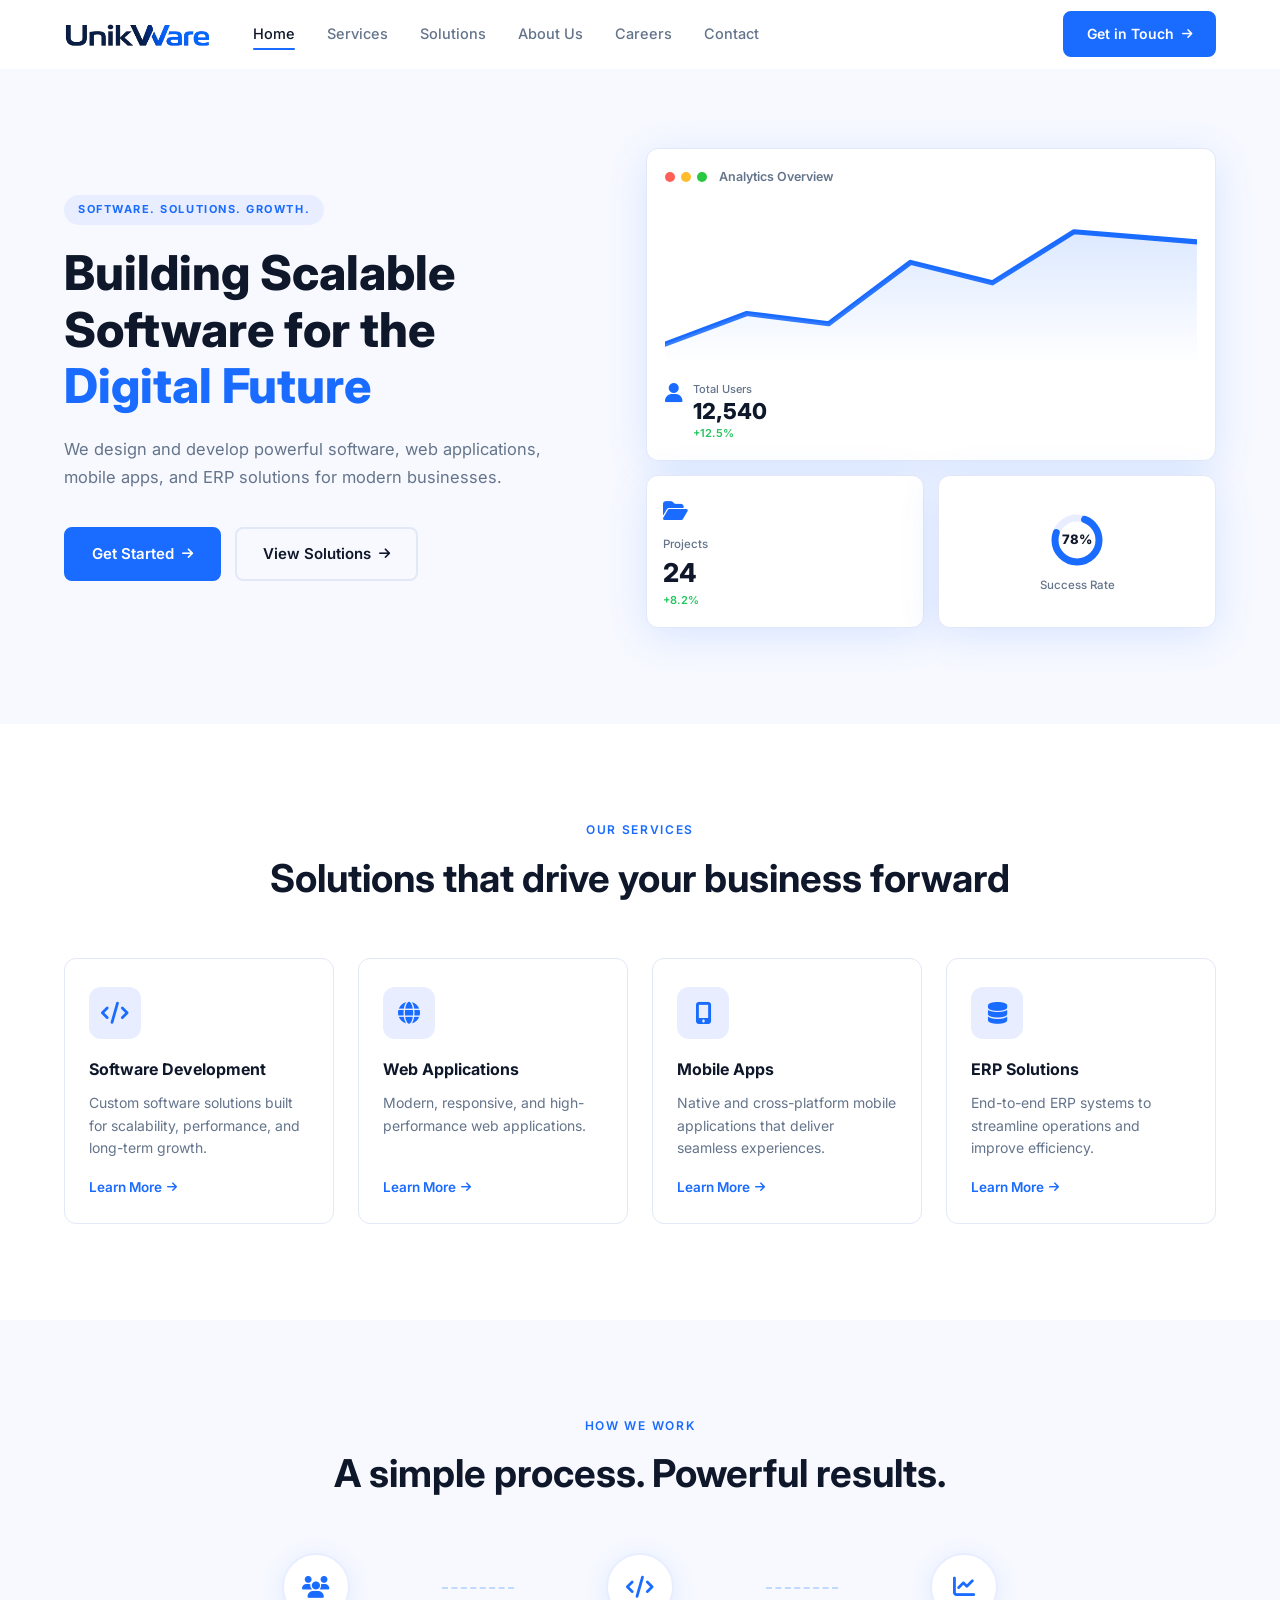
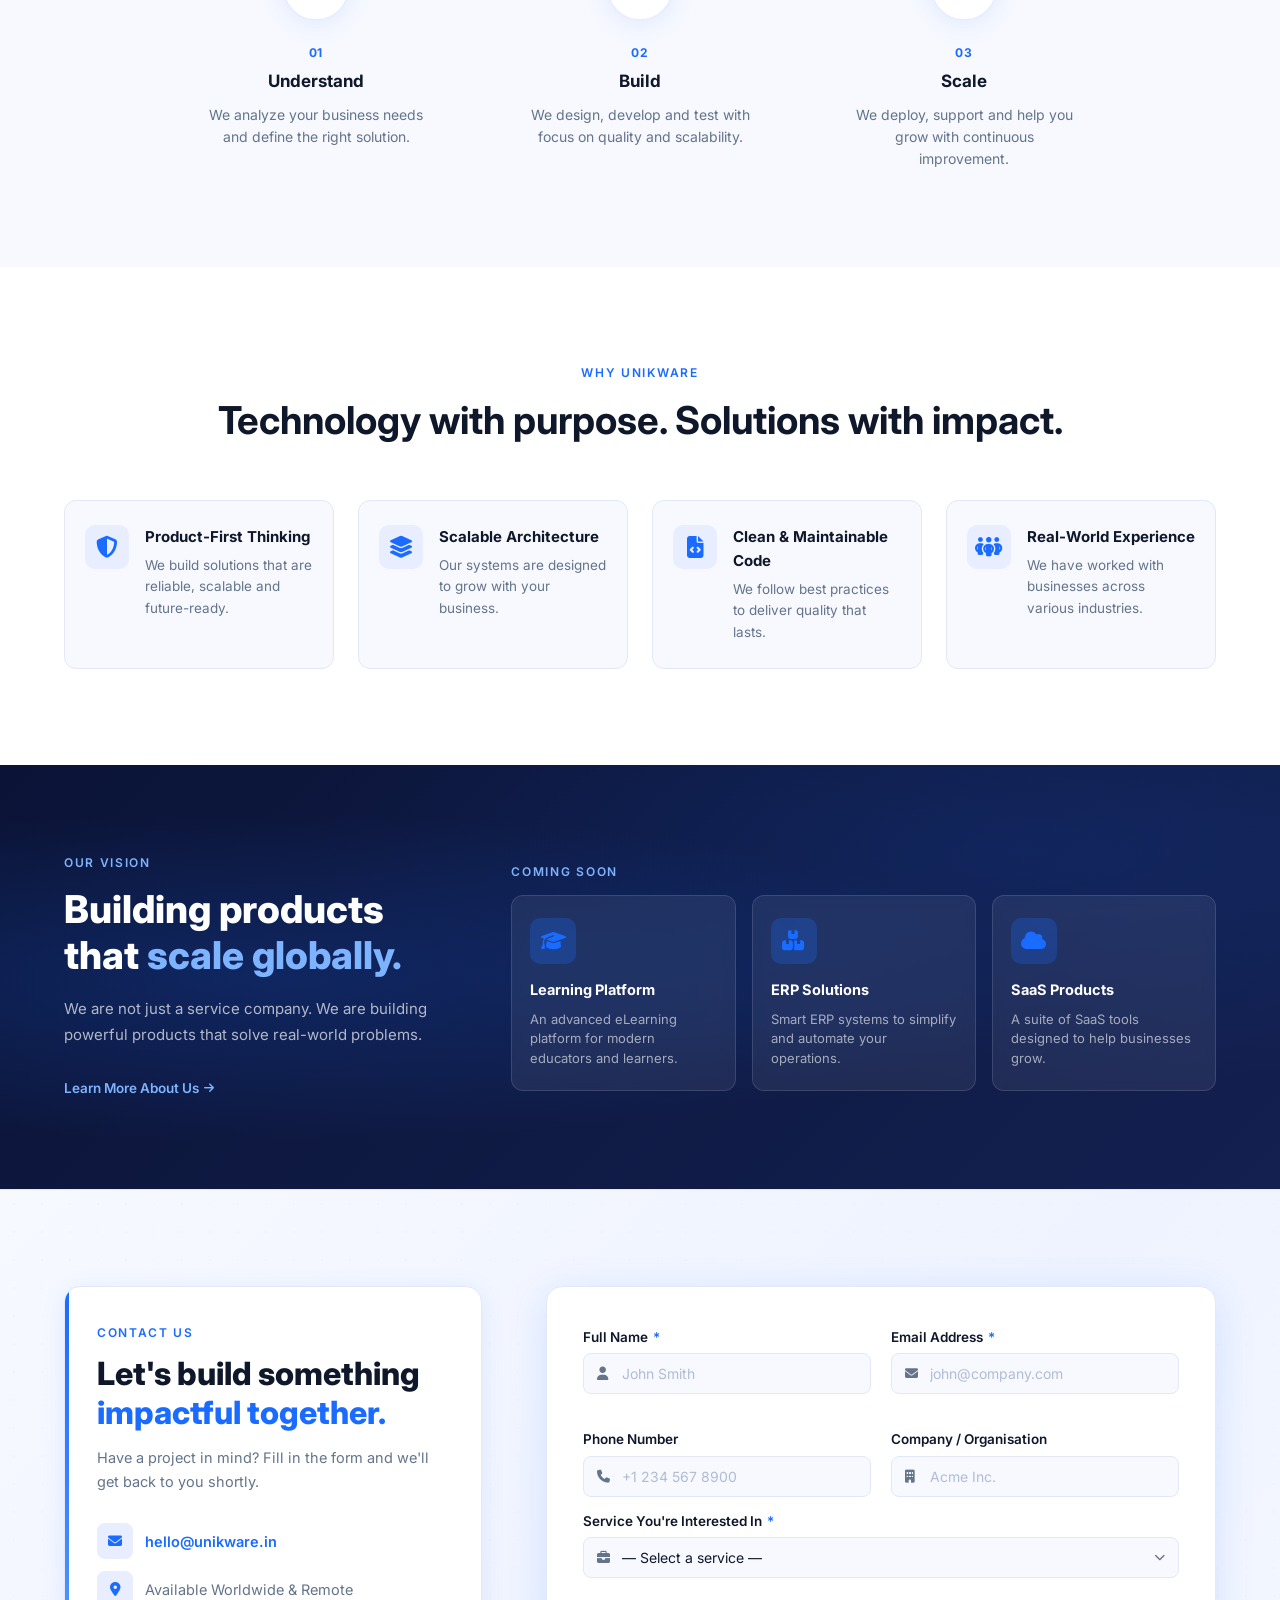
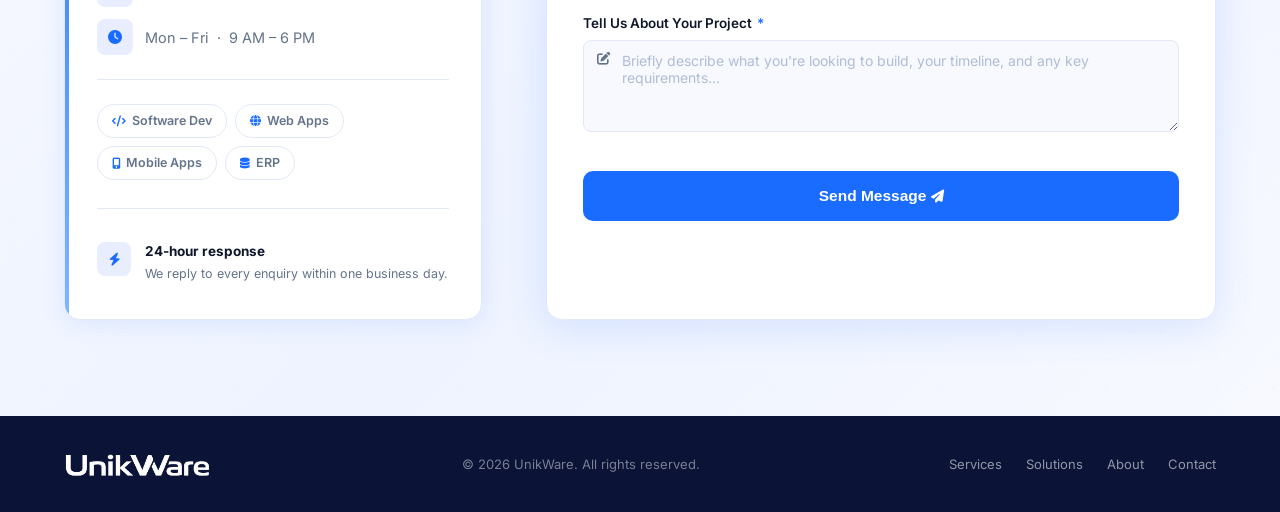
==== index.html @ 03f198bc "UniqWare" ====
<!DOCTYPE html>
<html lang="en">
<head>
  <meta charset="UTF-8" />
  <meta name="viewport" content="width=device-width, initial-scale=1.0" />
  <title>UnikWare – Building Scalable Software for the Digital Future</title>
  <link rel="icon" type="image/png" href="favicon.png" />
  <link rel="stylesheet" href="https://cdnjs.cloudflare.com/ajax/libs/font-awesome/6.5.2/css/all.min.css" />
  <link rel="stylesheet" href="style.css" />
  <link href="https://fonts.googleapis.com/css2?family=Inter:wght@400;500;600;700;800&display=swap" rel="stylesheet" />
</head>
<body>

  <!-- ═══════════ NAVBAR ═══════════ -->
  <header class="navbar" id="navbar">
    <div class="container nav-inner">
      <a href="#" class="logo"><img src="logo.png" alt="UnikWare" class="logo-img" /></a>
      <nav class="nav-links" id="navLinks">
        <a href="#home" class="active">Home</a>
        <a href="#services">Services</a>
        <a href="#solutions">Solutions</a>
        <a href="#about">About Us</a>
        <a href="#careers">Careers</a>
        <a href="#contact">Contact</a>
      </nav>
      <a href="#contact" class="btn btn-primary nav-cta">Get in Touch <i class="fa-solid fa-arrow-right arrow"></i></a>
      <button class="hamburger" id="hamburger" aria-label="Toggle navigation">
        <span></span><span></span><span></span>
      </button>
    </div>
  </header>

  <!-- ═══════════ HERO ═══════════ -->
  <section class="hero" id="home">
    <div class="container hero-inner">
      <div class="hero-text" data-animate>
        <div class="badge">SOFTWARE. SOLUTIONS. GROWTH.</div>
        <h1>Building Scalable Software for the <span class="highlight">Digital Future</span></h1>
        <p>We design and develop powerful software, web applications, mobile apps, and ERP solutions for modern businesses.</p>
        <div class="hero-btns">
          <a href="#contact" class="btn btn-primary">Get Started <i class="fa-solid fa-arrow-right arrow"></i></a>
          <a href="#solutions" class="btn btn-outline">View Solutions <i class="fa-solid fa-arrow-right arrow"></i></a>
        </div>
      </div>
      <div class="hero-visual" data-animate data-delay="200">
        <div class="dashboard-card main-card">
          <div class="card-header">
            <span class="dot red"></span><span class="dot yellow"></span><span class="dot green"></span>
            <span class="card-title">Analytics Overview</span>
          </div>
          <div class="chart-area">
            <svg viewBox="0 0 260 80" fill="none" xmlns="http://www.w3.org/2000/svg">
              <polyline points="0,70 40,55 80,60 120,30 160,40 200,15 260,20" stroke="#1a6bff" stroke-width="2.5" fill="none" stroke-linecap="round" stroke-linejoin="round"/>
              <polyline points="0,70 40,55 80,60 120,30 160,40 200,15 260,20 260,80 0,80" fill="url(#grad)" opacity="0.15"/>
              <defs>
                <linearGradient id="grad" x1="0" y1="0" x2="0" y2="1">
                  <stop offset="0%" stop-color="#1a6bff"/>
                  <stop offset="100%" stop-color="#fff"/>
                </linearGradient>
              </defs>
            </svg>
          </div>
          <div class="stat-row">
            <div class="stat">
              <i class="fa-solid fa-user stat-icon"></i>
              <div>
                <div class="stat-label">Total Users</div>
                <div class="stat-value">12,540</div>
                <div class="stat-change positive">+12.5%</div>
              </div>
            </div>
          </div>
        </div>
        <div class="dashboard-card mini-card projects-card">
          <div class="mini-icon"><i class="fa-solid fa-folder-open"></i></div>
          <div class="mini-label">Projects</div>
          <div class="mini-value">24</div>
          <div class="stat-change positive">+8.2%</div>
        </div>
        <div class="dashboard-card mini-card success-card">
          <div class="donut-wrap">
            <svg viewBox="0 0 60 60" width="60" height="60">
              <circle cx="30" cy="30" r="22" fill="none" stroke="#e8eeff" stroke-width="7"/>
              <circle cx="30" cy="30" r="22" fill="none" stroke="#1a6bff" stroke-width="7"
                stroke-dasharray="103.67 34.56" stroke-dashoffset="27.5" stroke-linecap="round"/>
            </svg>
            <span class="donut-label">78%</span>
          </div>
          <div class="mini-label">Success Rate</div>
        </div>
        <div class="floating-dots dots-top"></div>
        <div class="floating-dots dots-right"></div>
      </div>
    </div>
  </section>

  <!-- ═══════════ SERVICES ═══════════ -->
  <section class="services section-pad" id="services">
    <div class="container">
      <div class="section-label">OUR SERVICES</div>
      <h2 class="section-title">Solutions that drive your business forward</h2>
      <div class="cards-grid">
        <div class="service-card" data-animate>
          <div class="service-icon">
            <i class="fa-solid fa-code"></i>
          </div>
          <h3>Software Development</h3>
          <p>Custom software solutions built for scalability, performance, and long-term growth.</p>
          <a href="#contact" class="learn-more">Learn More <i class="fa-solid fa-arrow-right arrow"></i></a>
        </div>
        <div class="service-card" data-animate data-delay="100">
          <div class="service-icon">
            <i class="fa-solid fa-globe"></i>
          </div>
          <h3>Web Applications</h3>
          <p>Modern, responsive, and high-performance web applications.</p>
          <a href="#contact" class="learn-more">Learn More <i class="fa-solid fa-arrow-right arrow"></i></a>
        </div>
        <div class="service-card" data-animate data-delay="200">
          <div class="service-icon">
            <i class="fa-solid fa-mobile-screen-button"></i>
          </div>
          <h3>Mobile Apps</h3>
          <p>Native and cross-platform mobile applications that deliver seamless experiences.</p>
          <a href="#contact" class="learn-more">Learn More <i class="fa-solid fa-arrow-right arrow"></i></a>
        </div>
        <div class="service-card" data-animate data-delay="300">
          <div class="service-icon">
            <i class="fa-solid fa-database"></i>
          </div>
          <h3>ERP Solutions</h3>
          <p>End-to-end ERP systems to streamline operations and improve efficiency.</p>
          <a href="#contact" class="learn-more">Learn More <i class="fa-solid fa-arrow-right arrow"></i></a>
        </div>
      </div>
    </div>
  </section>

  <!-- ═══════════ HOW WE WORK ═══════════ -->
  <section class="process section-pad" id="solutions">
    <div class="container">
      <div class="section-label">HOW WE WORK</div>
      <h2 class="section-title">A simple process. Powerful results.</h2>
      <div class="process-steps">
        <div class="step" data-animate>
          <div class="step-icon-wrap">
            <i class="fa-solid fa-users"></i>
          </div>
          <div class="step-content">
            <div class="step-number">01</div>
            <h3>Understand</h3>
            <p>We analyze your business needs and define the right solution.</p>
          </div>
        </div>
        <div class="step-connector" aria-hidden="true"></div>
        <div class="step" data-animate data-delay="150">
          <div class="step-icon-wrap">
            <i class="fa-solid fa-code"></i>
          </div>
          <div class="step-content">
            <div class="step-number">02</div>
            <h3>Build</h3>
            <p>We design, develop and test with focus on quality and scalability.</p>
          </div>
        </div>
        <div class="step-connector" aria-hidden="true"></div>
        <div class="step" data-animate data-delay="300">
          <div class="step-icon-wrap">
            <i class="fa-solid fa-chart-line"></i>
          </div>
          <div class="step-content">
            <div class="step-number">03</div>
            <h3>Scale</h3>
            <p>We deploy, support and help you grow with continuous improvement.</p>
          </div>
        </div>
      </div>
    </div>
  </section>

  <!-- ═══════════ WHY UNIKWARE ═══════════ -->
  <section class="why section-pad" id="about">
    <div class="container">
      <div class="section-label">WHY UNIKWARE</div>
      <h2 class="section-title">Technology with purpose. Solutions with impact.</h2>
      <div class="why-grid">
        <div class="why-item" data-animate>
          <div class="why-icon">
            <i class="fa-solid fa-shield-halved"></i>
          </div>
          <div>
            <h4>Product-First Thinking</h4>
            <p>We build solutions that are reliable, scalable and future-ready.</p>
          </div>
        </div>
        <div class="why-item" data-animate data-delay="100">
          <div class="why-icon">
            <i class="fa-solid fa-layer-group"></i>
          </div>
          <div>
            <h4>Scalable Architecture</h4>
            <p>Our systems are designed to grow with your business.</p>
          </div>
        </div>
        <div class="why-item" data-animate data-delay="200">
          <div class="why-icon">
            <i class="fa-solid fa-file-code"></i>
          </div>
          <div>
            <h4>Clean &amp; Maintainable Code</h4>
            <p>We follow best practices to deliver quality that lasts.</p>
          </div>
        </div>
        <div class="why-item" data-animate data-delay="300">
          <div class="why-icon">
            <i class="fa-solid fa-people-group"></i>
          </div>
          <div>
            <h4>Real-World Experience</h4>
            <p>We have worked with businesses across various industries.</p>
          </div>
        </div>
      </div>
    </div>
  </section>

  <!-- ═══════════ VISION + COMING SOON ═══════════ -->
  <section class="vision-section" id="careers">
    <div class="vision-bg">
      <div class="container vision-inner">
        <div class="vision-left" data-animate>
          <div class="section-label light">OUR VISION</div>
          <h2>Building products that <span class="highlight-light">scale globally.</span></h2>
          <p>We are not just a service company. We are building powerful products that solve real-world problems.</p>
          <a href="#about" class="learn-more light">Learn More About Us <i class="fa-solid fa-arrow-right arrow"></i></a>
        </div>
        <div class="vision-right">
          <div class="section-label light">COMING SOON</div>
          <div class="coming-cards">
            <div class="coming-card" data-animate>
              <div class="coming-icon">
                <i class="fa-solid fa-graduation-cap"></i>
              </div>
              <h4>Learning Platform</h4>
              <p>An advanced eLearning platform for modern educators and learners.</p>
            </div>
            <div class="coming-card" data-animate data-delay="100">
              <div class="coming-icon">
                <i class="fa-solid fa-boxes-stacked"></i>
              </div>
              <h4>ERP Solutions</h4>
              <p>Smart ERP systems to simplify and automate your operations.</p>
            </div>
            <div class="coming-card" data-animate data-delay="200">
              <div class="coming-icon">
                <i class="fa-solid fa-cloud"></i>
              </div>
              <h4>SaaS Products</h4>
              <p>A suite of SaaS tools designed to help businesses grow.</p>
            </div>
          </div>
        </div>
      </div>
    </div>
  </section>

  <!-- ═══════════ CONTACT ═══════════ -->
  <section class="contact-section section-pad" id="contact">
    <div class="contact-bg-dots"></div>
    <div class="container contact-inner">

      <!-- Left: info -->
      <div class="contact-info" data-animate>
        <div class="section-label">CONTACT US</div>
        <h2>Let's build something <span class="highlight">impactful together.</span></h2>
        <p>Have a project in mind? Fill in the form and we'll get back to you shortly.</p>
        <ul class="contact-meta">
          <li>
            <span class="contact-meta-icon"><i class="fa-solid fa-envelope"></i></span>
            <a href="mailto:hello@unikware.in">hello@unikware.in</a>
          </li>
          <li>
            <span class="contact-meta-icon"><i class="fa-solid fa-location-dot"></i></span>
            <span>Available Worldwide &amp; Remote</span>
          </li>
          <li>
            <span class="contact-meta-icon"><i class="fa-solid fa-clock"></i></span>
            <span>Mon – Fri &nbsp;·&nbsp; 9 AM – 6 PM</span>
          </li>
        </ul>
        <div class="contact-services-badges">
          <span class="badge-pill"><i class="fa-solid fa-code"></i> Software Dev</span>
          <span class="badge-pill"><i class="fa-solid fa-globe"></i> Web Apps</span>
          <span class="badge-pill"><i class="fa-solid fa-mobile-screen-button"></i> Mobile Apps</span>
          <span class="badge-pill"><i class="fa-solid fa-database"></i> ERP</span>
        </div>

        <div class="contact-assurance">
          <div class="assurance-item">
            <span class="assurance-icon"><i class="fa-solid fa-bolt"></i></span>
            <div>
              <strong>24-hour response</strong>
              <p>We reply to every enquiry within one business day.</p>
            </div>
          </div>
          <!-- <div class="assurance-item">
            <span class="assurance-icon"><i class="fa-solid fa-shield-halved"></i></span>
            <div>
              <strong>NDA on request</strong>
              <p>Your idea stays yours — confidentiality guaranteed.</p>
            </div>
          </div>
          <div class="assurance-item">
            <span class="assurance-icon"><i class="fa-solid fa-comments"></i></span>
            <div>
              <strong>Free consultation</strong>
              <p>No commitment — just an honest chat about your project.</p>
            </div>
          </div> -->
        </div>
      </div>

      <!-- Right: form -->
      <div class="contact-form-wrap" data-animate data-delay="150">
        <form id="contactForm" novalidate>
          <div class="form-row">
            <div class="form-group">
              <label for="cf-name">Full Name <span class="req">*</span></label>
              <div class="input-wrap">
                <i class="fa-solid fa-user input-icon"></i>
                <input type="text" id="cf-name" name="from_name" placeholder="John Smith" required autocomplete="name" />
              </div>
              <span class="field-error" id="err-name"></span>
            </div>
            <div class="form-group">
              <label for="cf-email">Email Address <span class="req">*</span></label>
              <div class="input-wrap">
                <i class="fa-solid fa-envelope input-icon"></i>
                <input type="email" id="cf-email" name="from_email" placeholder="john@company.com" required autocomplete="email" />
              </div>
              <span class="field-error" id="err-email"></span>
            </div>
          </div>
          <div class="form-row">
            <div class="form-group">
              <label for="cf-phone">Phone Number</label>
              <div class="input-wrap">
                <i class="fa-solid fa-phone input-icon"></i>
                <input type="tel" id="cf-phone" name="phone" placeholder="+1 234 567 8900" autocomplete="tel" />
              </div>
            </div>
            <div class="form-group">
              <label for="cf-company">Company / Organisation</label>
              <div class="input-wrap">
                <i class="fa-solid fa-building input-icon"></i>
                <input type="text" id="cf-company" name="company" placeholder="Acme Inc." autocomplete="organization" />
              </div>
            </div>
          </div>
          <div class="form-group">
            <label for="cf-service">Service You're Interested In <span class="req">*</span></label>
            <div class="input-wrap select-wrap">
              <i class="fa-solid fa-briefcase input-icon"></i>
              <select id="cf-service" name="service" required>
                <option value="" disabled selected>— Select a service —</option>
                <option value="Software Development">Software Development</option>
                <option value="Web Applications">Web Applications</option>
                <option value="Mobile Apps">Mobile Apps</option>
                <option value="ERP Solutions">ERP Solutions</option>
                <option value="SaaS / Product">SaaS / Product</option>
                <option value="Other">Other / Not Sure Yet</option>
              </select>
              <i class="fa-solid fa-chevron-down select-arrow"></i>
            </div>
            <span class="field-error" id="err-service"></span>
          </div>
          <div class="form-group">
            <label for="cf-message">Tell Us About Your Project <span class="req">*</span></label>
            <div class="input-wrap textarea-wrap">
              <i class="fa-solid fa-pen-to-square input-icon"></i>
              <textarea id="cf-message" name="message" rows="4" placeholder="Briefly describe what you're looking to build, your timeline, and any key requirements…" required></textarea>
            </div>
            <span class="field-error" id="err-message"></span>
          </div>
          <button type="submit" class="btn btn-primary btn-submit" id="submitBtn">
            <span class="btn-label">Send Message <i class="fa-solid fa-paper-plane arrow"></i></span>
            <span class="btn-loading" hidden><i class="fa-solid fa-spinner fa-spin"></i> Sending…</span>
          </button>
          <div class="form-success" id="formSuccess" hidden>
            <i class="fa-solid fa-circle-check"></i>
            <div>
              <strong>Message sent!</strong>
              <p>Thanks for reaching out. We'll be in touch within 1 business day.</p>
            </div>
          </div>
          <div class="form-error-msg" id="formErrorMsg" hidden>
            <i class="fa-solid fa-triangle-exclamation"></i>
            <p>Something went wrong. Please email us directly at <a href="mailto:hello@unikware.in">hello@unikware.in</a>.</p>
          </div>
        </form>
      </div>

    </div>
  </section>

  <!-- ═══════════ FOOTER ═══════════ -->
  <footer class="footer">
    <div class="container footer-inner">
      <a href="#" class="logo"><img src="logo.png" alt="UnikWare" class="logo-img footer-logo-img" /></a>
      <p class="footer-copy">&copy; 2026 UnikWare. All rights reserved.</p>
      <div class="footer-links">
        <a href="#services">Services</a>
        <a href="#solutions">Solutions</a>
        <a href="#about">About</a>
        <a href="#contact">Contact</a>
      </div>
    </div>
  </footer>

  <script src="script.js"></script>
</body>
</html>
---- style.css ----
/* ══════════════════════════════════════════
   UNIKWARE – Main Stylesheet
   ══════════════════════════════════════════ */

*, *::before, *::after { box-sizing: border-box; margin: 0; padding: 0; }

:root {
  --blue:        #1a6bff;
  --blue-dark:   #0e4fd4;
  --blue-light:  #e8eeff;
  --navy:        #0b1437;
  --navy-mid:    #132050;
  --text:        #0f172a;
  --text-muted:  #64748b;
  --bg:          #ffffff;
  --bg-soft:     #f7f9ff;
  --border:      #e2e8f7;
  --radius:      12px;
  --shadow:      0 4px 24px rgba(26,107,255,.10);
  --shadow-md:   0 8px 40px rgba(26,107,255,.14);
  --transition:  0.28s cubic-bezier(.4,0,.2,1);
  --font:        'Inter', system-ui, sans-serif;
}

html { scroll-behavior: smooth; }

body {
  font-family: var(--font);
  color: var(--text);
  background: var(--bg);
  line-height: 1.6;
  overflow-x: hidden;
}

/* ── Container ── */
.container {
  max-width: 100%;
  width: 100%;
  margin: 0 auto;
  padding: 0 5%;
}

.section-pad { padding: 96px 0; }

/* ── Section labels ── */
.section-label {
  font-size: 12px;
  font-weight: 600;
  letter-spacing: .14em;
  text-transform: uppercase;
  color: var(--blue);
  margin-bottom: 14px;
}
.section-label.light { color: #7eb3ff; }

.section-title {
  font-size: clamp(1.75rem, 3vw, 2.4rem);
  font-weight: 700;
  color: var(--text);
  text-align: center;
  margin-bottom: 56px;
  line-height: 1.25;
}

/* ── Highlight ── */
.highlight { color: var(--blue); }
.highlight-light { color: #7eb3ff; }

/* ── Buttons ── */
.btn {
  display: inline-flex;
  align-items: center;
  gap: 8px;
  padding: 13px 26px;
  border-radius: 8px;
  font-size: 15px;
  font-weight: 600;
  text-decoration: none;
  transition: background var(--transition), transform var(--transition), box-shadow var(--transition);
  cursor: pointer;
  border: 2px solid transparent;
  white-space: nowrap;
}
.btn-primary {
  background: var(--blue);
  color: #fff;
  border-color: var(--blue);
}
.btn-primary:hover {
  background: var(--blue-dark);
  border-color: var(--blue-dark);
  transform: translateY(-2px);
  box-shadow: 0 6px 20px rgba(26,107,255,.35);
}
.btn-outline {
  background: transparent;
  color: var(--text);
  border-color: var(--border);
}
.btn-outline:hover {
  border-color: var(--blue);
  color: var(--blue);
  transform: translateY(-2px);
}
.arrow { transition: transform var(--transition); }
.btn:hover .arrow { transform: translateX(4px); }

/* ══════════════════════════════════════════
   NAVBAR
   ══════════════════════════════════════════ */
.navbar {
  position: fixed;
  top: 0; left: 0; right: 0;
  z-index: 1000;
  background: rgba(255,255,255,0.92);
  backdrop-filter: blur(16px);
  border-bottom: 1px solid transparent;
  transition: border-color var(--transition), box-shadow var(--transition);
}
.navbar.scrolled {
  border-color: var(--border);
  box-shadow: 0 2px 20px rgba(26,107,255,.08);
}
.nav-inner {
  display: flex;
  align-items: center;
  height: 68px;
  gap: 40px;
}
.logo {
  text-decoration: none;
  flex-shrink: 0;
  display: inline-flex;
  align-items: center;
}
.logo span { color: var(--blue); }
.logo-img {
  height: 36px;
  width: auto;
  display: block;
}
.footer-logo-img {
  filter: brightness(0) invert(1);
}

.nav-links {
  display: flex;
  align-items: center;
  gap: 32px;
  flex: 1;
}
.nav-links a {
  font-size: 14.5px;
  font-weight: 500;
  color: var(--text-muted);
  text-decoration: none;
  transition: color var(--transition);
  position: relative;
}
.nav-links a::after {
  content: '';
  position: absolute;
  bottom: -4px; left: 0;
  width: 0; height: 2px;
  background: var(--blue);
  border-radius: 2px;
  transition: width var(--transition);
}
.nav-links a:hover,
.nav-links a.active { color: var(--text); }
.nav-links a:hover::after,
.nav-links a.active::after { width: 100%; }

.nav-cta { padding: 10px 22px; font-size: 14px; margin-left: auto; }

/* Hamburger */
.hamburger {
  display: none;
  flex-direction: column;
  gap: 5px;
  background: none;
  border: none;
  cursor: pointer;
  padding: 4px;
  margin-left: auto;
}
.hamburger span {
  display: block;
  width: 24px; height: 2.5px;
  background: var(--text);
  border-radius: 2px;
  transition: transform var(--transition), opacity var(--transition);
}
.hamburger.open span:nth-child(1) { transform: translateY(7.5px) rotate(45deg); }
.hamburger.open span:nth-child(2) { opacity: 0; }
.hamburger.open span:nth-child(3) { transform: translateY(-7.5px) rotate(-45deg); }

/* ══════════════════════════════════════════
   HERO
   ══════════════════════════════════════════ */
.hero {
  padding: 148px 0 96px;
  background: var(--bg-soft);
  overflow: hidden;
  position: relative;
}
.hero-inner {
  display: grid;
  grid-template-columns: 1fr 1.1fr;
  gap: 64px;
  align-items: center;
}
.hero-text { max-width: none; }

.badge {
  display: inline-block;
  font-size: 11px;
  font-weight: 700;
  letter-spacing: .14em;
  text-transform: uppercase;
  color: var(--blue);
  background: var(--blue-light);
  padding: 6px 14px;
  border-radius: 100px;
  margin-bottom: 20px;
}
.hero-text h1 {
  font-size: clamp(2rem, 4vw, 3rem);
  font-weight: 800;
  line-height: 1.18;
  margin-bottom: 20px;
  color: var(--text);
}
.hero-text p {
  font-size: 16.5px;
  color: var(--text-muted);
  line-height: 1.7;
  margin-bottom: 36px;
  max-width: 100%;
}
.hero-btns { display: flex; gap: 14px; flex-wrap: wrap; }

/* Dashboard Mockup */
.hero-visual {
  position: relative;
  display: grid;
  grid-template-columns: 1fr 1fr;
  grid-template-rows: auto 1fr;
  gap: 14px;
  align-items: stretch;
}
.dashboard-card {
  background: #fff;
  border-radius: var(--radius);
  box-shadow: var(--shadow-md);
  border: 1px solid var(--border);
  overflow: hidden;
}
.main-card {
  grid-column: 1 / 3;
  padding: 18px;
}
.card-header {
  display: flex;
  align-items: center;
  gap: 6px;
  margin-bottom: 14px;
}
.dot { width: 10px; height: 10px; border-radius: 50%; display: inline-block; }
.dot.red    { background: #ff5f57; }
.dot.yellow { background: #ffbd2e; }
.dot.green  { background: #28c840; }
.card-title {
  font-size: 12.5px;
  font-weight: 600;
  color: var(--text-muted);
  margin-left: 6px;
}
.chart-area { margin-bottom: 16px; }
.chart-area svg { width: 100%; height: auto; display: block; }

.stat-row { display: flex; gap: 20px; }
.stat { display: flex; align-items: flex-start; gap: 10px; }
.stat-icon { font-size: 22px; margin-top: 2px; }
.stat-label { font-size: 11px; color: var(--text-muted); font-weight: 500; }
.stat-value { font-size: 22px; font-weight: 800; color: var(--text); line-height: 1.2; }
.stat-change { font-size: 11px; font-weight: 600; }
.stat-change.positive { color: #22c55e; }

.mini-card {
  padding: 18px 16px;
  display: flex;
  flex-direction: column;
  align-items: flex-start;
  justify-content: center;
  gap: 6px;
}
.mini-icon { font-size: 22px; }
.mini-label { font-size: 11.5px; color: var(--text-muted); font-weight: 500; }
.mini-value { font-size: 26px; font-weight: 800; color: var(--text); line-height: 1; }

/* Donut */
.success-card { align-items: center; }
.donut-wrap { position: relative; display: flex; align-items: center; justify-content: center; }
.donut-label {
  position: absolute;
  font-size: 13px;
  font-weight: 800;
  color: var(--text);
}

/* Floating dots */
.floating-dots {
  position: absolute;
  width: 120px;
  height: 120px;
  background-image: radial-gradient(var(--blue-light) 1.5px, transparent 1.5px);
  background-size: 14px 14px;
  border-radius: 50%;
  opacity: .7;
  pointer-events: none;
  z-index: -1;
}
.dots-top { top: -30px; right: -20px; }
.dots-right { bottom: -20px; left: -30px; }

/* ══════════════════════════════════════════
   SERVICES
   ══════════════════════════════════════════ */
.services { background: var(--bg); }
.services .section-label,
.services .section-title { text-align: center; }

.cards-grid {
  display: grid;
  grid-template-columns: repeat(4, 1fr);
  gap: 24px;
  align-items: stretch;
}
.service-card {
  background: var(--bg);
  border: 1.5px solid var(--border);
  border-radius: var(--radius);
  padding: 28px 24px 24px;
  display: flex;
  flex-direction: column;
  transition: box-shadow var(--transition), transform var(--transition), border-color var(--transition);
}
.service-card:hover {
  box-shadow: var(--shadow-md);
  transform: translateY(-5px);
  border-color: #c2d9ff;
}
.service-icon {
  width: 52px; height: 52px;
  background: var(--blue-light);
  border-radius: 12px;
  display: flex;
  align-items: center;
  justify-content: center;
  margin-bottom: 18px;
  flex-shrink: 0;
}
.service-card h3 {
  font-size: 16px;
  font-weight: 700;
  margin-bottom: 10px;
  color: var(--text);
}
.service-card p {
  font-size: 14px;
  color: var(--text-muted);
  line-height: 1.6;
  margin-bottom: 18px;
  flex: 1;
}
.learn-more {
  font-size: 13.5px;
  font-weight: 600;
  color: var(--blue);
  text-decoration: none;
  display: inline-flex;
  align-items: center;
  gap: 5px;
  transition: gap var(--transition);
}
.learn-more:hover { gap: 9px; }
.learn-more.light { color: #7eb3ff; }

/* ══════════════════════════════════════════
   HOW WE WORK
   ══════════════════════════════════════════ */
.process { background: var(--bg-soft); }
.process .section-label,
.process .section-title { text-align: center; }

.process-steps {
  display: flex;
  align-items: flex-start;
  justify-content: center;
  gap: 0;
  max-width: 900px;
  margin: 0 auto;
}
.step {
  display: flex;
  flex-direction: column;
  align-items: center;
  text-align: center;
  flex: 1;
  min-width: 0;
}
.step-icon-wrap {
  width: 68px; height: 68px;
  background: #fff;
  border: 2px solid var(--blue-light);
  border-radius: 50%;
  display: flex;
  align-items: center;
  justify-content: center;
  margin-bottom: 22px;
  box-shadow: var(--shadow);
  flex-shrink: 0;
  transition: border-color var(--transition), box-shadow var(--transition);
}
.step:hover .step-icon-wrap {
  border-color: var(--blue);
  box-shadow: 0 0 0 6px rgba(26,107,255,.1);
}
.step-content { padding: 0 12px; }
.step-number {
  font-size: 12px;
  font-weight: 700;
  color: var(--blue);
  letter-spacing: .08em;
  margin-bottom: 6px;
}
.step-content h3 {
  font-size: 17px;
  font-weight: 700;
  margin-bottom: 8px;
}
.step-content p {
  font-size: 14px;
  color: var(--text-muted);
  line-height: 1.6;
}
/* connector sits at center of 68px icon = 34px from top */
.step-connector {
  flex: 0 0 72px;
  height: 0;
  border-top: 2px dashed #c2d9ff;
  margin-top: 34px;
  align-self: flex-start;
}

/* ══════════════════════════════════════════
   WHY UNIKWARE
   ══════════════════════════════════════════ */
.why { background: var(--bg); }
.why .section-label,
.why .section-title { text-align: center; }

.why-grid {
  display: grid;
  grid-template-columns: repeat(4, 1fr);
  gap: 24px;
  align-items: stretch;
}
.why-item {
  display: flex;
  align-items: flex-start;
  gap: 16px;
  padding: 24px 20px;
  border-radius: var(--radius);
  border: 1.5px solid var(--border);
  background: var(--bg-soft);
  transition: box-shadow var(--transition), transform var(--transition), border-color var(--transition);
}
.why-item:hover {
  box-shadow: var(--shadow);
  transform: translateY(-3px);
  border-color: #c2d9ff;
}
.why-icon {
  width: 44px; height: 44px;
  background: var(--blue-light);
  border-radius: 10px;
  display: flex;
  align-items: center;
  justify-content: center;
  flex-shrink: 0;
}
.why-item h4 {
  font-size: 15px;
  font-weight: 700;
  margin-bottom: 6px;
}
.why-item p {
  font-size: 13.5px;
  color: var(--text-muted);
  line-height: 1.6;
}

/* ══════════════════════════════════════════
   VISION + COMING SOON
   ══════════════════════════════════════════ */
.vision-section { position: relative; overflow: hidden; }
.vision-bg {
  background: linear-gradient(135deg, var(--navy) 0%, var(--navy-mid) 100%);
  padding: 88px 0;
  position: relative;
}
.vision-bg::before {
  content: '';
  position: absolute;
  inset: 0;
  background:
    radial-gradient(ellipse at 20% 50%, rgba(26,107,255,.18) 0%, transparent 55%),
    radial-gradient(ellipse at 80% 20%, rgba(26,107,255,.12) 0%, transparent 50%);
}
.vision-inner {
  position: relative;
  z-index: 1;
  display: grid;
  grid-template-columns: 1fr 1.8fr;
  gap: 56px;
  align-items: center;
}
.vision-left h2 {
  font-size: clamp(1.6rem, 3vw, 2.4rem);
  font-weight: 800;
  color: #fff;
  line-height: 1.2;
  margin-bottom: 18px;
}
.vision-left p {
  font-size: 15px;
  color: rgba(255,255,255,.68);
  line-height: 1.7;
  margin-bottom: 28px;
}

.coming-cards {
  display: grid;
  grid-template-columns: repeat(3, 1fr);
  gap: 16px;
  align-items: stretch;
}
.coming-card {
  background: rgba(255,255,255,.07);
  border: 1px solid rgba(255,255,255,.12);
  border-radius: var(--radius);
  padding: 22px 18px;
  backdrop-filter: blur(6px);
  display: flex;
  flex-direction: column;
  transition: background var(--transition), transform var(--transition);
}
.coming-card:hover {
  background: rgba(255,255,255,.13);
  transform: translateY(-4px);
}
.coming-icon {
  width: 46px; height: 46px;
  background: rgba(26,107,255,.25);
  border-radius: 10px;
  display: flex;
  align-items: center;
  justify-content: center;
  margin-bottom: 14px;
}
.coming-card h4 {
  font-size: 14.5px;
  font-weight: 700;
  color: #fff;
  margin-bottom: 8px;
}
.coming-card p {
  font-size: 13px;
  color: rgba(255,255,255,.6);
  line-height: 1.5;
  flex: 1;
}

/* ══════════════════════════════════════════
   CONTACT SECTION
   ══════════════════════════════════════════ */
.contact-section {
  background: linear-gradient(135deg, var(--bg-soft) 0%, #eef3ff 55%, var(--bg-soft) 100%);
  border-top: 1px solid var(--border);
  position: relative;
  overflow: hidden;
}
.contact-bg-dots {
  position: absolute;
  inset: 0;
  background-image: radial-gradient(var(--blue-light) 1.4px, transparent 1.4px);
  background-size: 28px 28px;
  opacity: .45;
  pointer-events: none;
}
.contact-inner {
  position: relative;
  z-index: 1;
  display: grid;
  grid-template-columns: 1fr 1.6fr;
  gap: 64px;
  align-items: stretch;
}

/* ── Info column ── */
.contact-info {
  background: #fff;
  border: 1.5px solid var(--border);
  border-radius: 16px;
  padding: 36px 32px;
  box-shadow: var(--shadow);
  position: relative;
  overflow: hidden;
  display: flex;
  flex-direction: column;
}
.contact-info::before {
  content: '';
  position: absolute;
  top: 0; left: 0;
  width: 4px;
  height: 100%;
  background: linear-gradient(180deg, var(--blue) 0%, #7eb6ff 100%);
  border-radius: 16px 0 0 16px;
}
.contact-info .section-label { margin-bottom: 12px; }
.contact-info h2 {
  font-size: clamp(1.5rem, 2.6vw, 2rem);
  font-weight: 800;
  line-height: 1.22;
  margin-bottom: 14px;
}
.contact-info > p {
  font-size: 14.5px;
  color: var(--text-muted);
  line-height: 1.7;
  margin-bottom: 28px;
}
.contact-meta {
  list-style: none;
  display: flex;
  flex-direction: column;
  gap: 12px;
  margin-bottom: 24px;
  padding-bottom: 24px;
  border-bottom: 1px solid var(--border);
}
.contact-meta li {
  display: flex;
  align-items: center;
  gap: 12px;
  font-size: 14.5px;
  color: var(--text-muted);
}
.contact-meta li a {
  color: var(--blue);
  text-decoration: none;
  font-weight: 600;
}
.contact-meta li a:hover { text-decoration: underline; }
.contact-meta-icon {
  width: 36px; height: 36px;
  background: var(--blue-light);
  border-radius: 8px;
  display: flex;
  align-items: center;
  justify-content: center;
  flex-shrink: 0;
  color: var(--blue);
  font-size: 14px;
}
.contact-services-badges {
  display: flex;
  flex-wrap: wrap;
  gap: 8px;
  margin-bottom: 28px;
  padding-bottom: 28px;
  border-bottom: 1px solid var(--border);
}
.badge-pill {
  display: inline-flex;
  align-items: center;
  gap: 6px;
  background: #fff;
  border: 1.5px solid var(--border);
  border-radius: 100px;
  padding: 6px 14px;
  font-size: 12.5px;
  font-weight: 600;
  color: var(--text-muted);
}
.badge-pill i { color: var(--blue); font-size: 11px; }

/* ── Assurance block ── */
.contact-assurance {
  display: flex;
  flex-direction: column;
  gap: 16px;
  margin-top: 4px;
  flex: 1;
  justify-content: flex-end;
}
.assurance-item {
  display: flex;
  align-items: flex-start;
  gap: 14px;
}
.assurance-icon {
  width: 34px;
  height: 34px;
  background: var(--blue-light);
  border-radius: 8px;
  display: flex;
  align-items: center;
  justify-content: center;
  flex-shrink: 0;
  color: var(--blue);
  font-size: 13px;
  margin-top: 1px;
}
.assurance-item > div strong {
  display: block;
  font-size: 13.5px;
  font-weight: 700;
  color: var(--text);
  margin-bottom: 2px;
}
.assurance-item > div p {
  font-size: 12.5px;
  color: var(--text-muted);
  line-height: 1.5;
  margin: 0;
}

/* ── Form card ── */
.contact-form-wrap {
  background: #fff;
  border: 1.5px solid var(--border);
  border-radius: 16px;
  padding: 40px 36px;
  box-shadow: var(--shadow-md);
}

/* ── Form layout ── */
.form-row {
  display: grid;
  grid-template-columns: 1fr 1fr;
  gap: 20px;
}
.form-group {
  display: flex;
  flex-direction: column;
  gap: 5px;
  margin-bottom: 14px;
}
.form-group label {
  font-size: 13.5px;
  font-weight: 600;
  color: var(--text);
}
.req { color: var(--blue); margin-left: 2px; }

/* ── Input wrap ── */
.input-wrap {
  position: relative;
  display: flex;
  align-items: center;
}
.input-icon {
  position: absolute;
  left: 14px;
  font-size: 13px;
  color: var(--text-muted);
  pointer-events: none;
  z-index: 1;
}
.input-wrap input,
.input-wrap select,
.input-wrap textarea {
  width: 100%;
  padding: 11px 14px 11px 38px;
  font-family: var(--font);
  font-size: 14px;
  color: var(--text);
  background: var(--bg-soft);
  border: 1.5px solid var(--border);
  border-radius: 8px;
  outline: none;
  transition: border-color var(--transition), box-shadow var(--transition), background var(--transition);
  appearance: none;
  -webkit-appearance: none;
}
.input-wrap input::placeholder,
.input-wrap textarea::placeholder { color: #b0bcd4; }
.input-wrap input:focus,
.input-wrap select:focus,
.input-wrap textarea:focus {
  border-color: var(--blue);
  background: #fff;
  box-shadow: 0 0 0 3px rgba(26,107,255,.12);
}
.input-wrap input.invalid,
.input-wrap select.invalid,
.input-wrap textarea.invalid {
  border-color: #ef4444;
  box-shadow: 0 0 0 3px rgba(239,68,68,.1);
}

/* Select arrow */
.select-wrap { position: relative; }
.select-arrow {
  position: absolute;
  right: 14px;
  font-size: 11px;
  color: var(--text-muted);
  pointer-events: none;
}

/* Textarea */
.textarea-wrap { align-items: flex-start; }
.textarea-wrap .input-icon { top: 12px; }
.input-wrap textarea { resize: vertical; min-height: 90px; }

/* Field errors */
.field-error {
  font-size: 12px;
  color: #ef4444;
  font-weight: 500;
  min-height: 16px;
}

/* Submit button */
.btn-submit {
  width: 100%;
  justify-content: center;
  padding: 14px;
  font-size: 15.5px;
  border-radius: 10px;
  margin-top: 4px;
}
.btn-submit:disabled {
  opacity: .65;
  cursor: not-allowed;
  transform: none !important;
  box-shadow: none !important;
}

/* Success & error feedback */
.form-success,
.form-error-msg {
  display: none;
  align-items: flex-start;
  gap: 12px;
  margin-top: 18px;
  padding: 16px 18px;
  border-radius: 10px;
  font-size: 14px;
  line-height: 1.5;
}
.form-success:not([hidden]),
.form-error-msg:not([hidden]) {
  display: flex;
}
.form-success {
  background: #f0fdf4;
  border: 1.5px solid #bbf7d0;
  color: #15803d;
}
.form-success i { font-size: 20px; color: #22c55e; margin-top: 1px; flex-shrink: 0; }
.form-success strong { display: block; font-weight: 700; margin-bottom: 2px; }
.form-success p { margin: 0; color: #15803d; font-size: 13px; }
.form-error-msg {
  background: #fef2f2;
  border: 1.5px solid #fecaca;
  color: #b91c1c;
}
.form-error-msg i { font-size: 18px; color: #ef4444; margin-top: 2px; flex-shrink: 0; }
.form-error-msg p { margin: 0; font-size: 13px; }
.form-error-msg a { color: #b91c1c; font-weight: 600; }

@media (max-width: 600px) {
  .form-row { grid-template-columns: 1fr; gap: 0; }
  .contact-form-wrap { padding: 24px 18px; }
}

/* ══════════════════════════════════════════
   FOOTER
   ══════════════════════════════════════════ */
.footer {
  background: var(--navy);
  padding: 30px 0;
}
.footer-inner {
  display: flex;
  align-items: center;
  justify-content: space-between;
  gap: 24px;
  flex-wrap: wrap;
}
/* .footer .logo handled via .footer-logo-img filter */
.footer-copy {
  font-size: 13px;
  color: rgba(255,255,255,.45);
}
.footer-links {
  display: flex;
  gap: 24px;
}
.footer-links a {
  font-size: 13px;
  color: rgba(255,255,255,.55);
  text-decoration: none;
  transition: color var(--transition);
}
.footer-links a:hover { color: #fff; }

/* ── Font Awesome icon sizing inside containers ── */
.service-icon i,
.step-icon-wrap i,
.why-icon i {
  font-size: 22px;
  color: var(--blue);
}
.coming-icon i {
  font-size: 20px;
  color: var(--blue);
}
.mini-icon i {
  font-size: 22px;
  color: var(--blue);
}
.stat-icon {
  font-size: 20px;
  color: var(--blue);
  margin-top: 2px;
}
.btn i.arrow,
.learn-more i.arrow {
  font-size: .85em;
}

/* ══════════════════════════════════════════
   ANIMATIONS
   ══════════════════════════════════════════ */
[data-animate] {
  opacity: 0;
  transform: translateY(28px);
  transition: opacity .55s ease, transform .55s ease;
}
[data-animate].visible {
  opacity: 1;
  transform: none;
}

/* ══════════════════════════════════════════
   RESPONSIVE
   ══════════════════════════════════════════ */
@media (max-width: 1024px) {
  .cards-grid    { grid-template-columns: repeat(2, 1fr); }
  .why-grid      { grid-template-columns: repeat(2, 1fr); }
  .vision-inner  { grid-template-columns: 1fr; gap: 40px; align-items: start; }
  .contact-inner { grid-template-columns: 1fr; gap: 32px; }
  .contact-info  { padding: 28px 24px; }
  .coming-cards  { grid-template-columns: repeat(3, 1fr); }
  .contact-form-wrap { padding: 32px 28px; }
}

@media (max-width: 860px) {
  .hero-inner { grid-template-columns: 1fr; gap: 40px; }
  .hero-visual { max-width: 460px; margin: 0 auto; }
  .hero-text { max-width: 100%; text-align: center; }
  .hero-btns { justify-content: center; }
  .process-steps {
    flex-direction: column;
    align-items: center;
    gap: 0;
  }
  .step { max-width: 320px; width: 100%; }
  .step-connector {
    width: 2px;
    height: 32px;
    border-top: none;
    border-left: 2px dashed #c2d9ff;
    flex: 0 0 32px;
    margin: 0;
    align-self: center;
  }
}

@media (max-width: 768px) {
  .container { padding: 0 4%; }
  .nav-cta { display: none; }
  .nav-links {
    display: none;
    position: fixed;
    top: 68px; left: 0; right: 0;
    background: #fff;
    flex-direction: column;
    gap: 0;
    padding: 16px 0;
    border-bottom: 1px solid var(--border);
    box-shadow: 0 12px 30px rgba(0,0,0,.08);
  }
  .nav-links.open { display: flex; }
  .nav-links a {
    padding: 13px 28px;
    width: 100%;
    font-size: 15px;
  }
  .nav-links a::after { display: none; }
  .hamburger { display: flex; }

  .cards-grid   { grid-template-columns: repeat(2, 1fr); }
  .why-grid     { grid-template-columns: repeat(2, 1fr); }
  .coming-cards { grid-template-columns: repeat(2, 1fr); }
  .cta-inner { flex-direction: column; align-items: flex-start; }
  .cta-right { max-width: 100%; }
  .footer-inner { flex-direction: column; text-align: center; }
  .footer-links { justify-content: center; }
}

@media (max-width: 480px) {
  .cards-grid   { grid-template-columns: 1fr; }
  .why-grid     { grid-template-columns: 1fr; }
  .coming-cards { grid-template-columns: 1fr; }
  .hero-btns { flex-direction: column; align-items: center; }
  .hero-btns .btn { width: 100%; justify-content: center; }
  .hero-visual { max-width: 100%; }
}
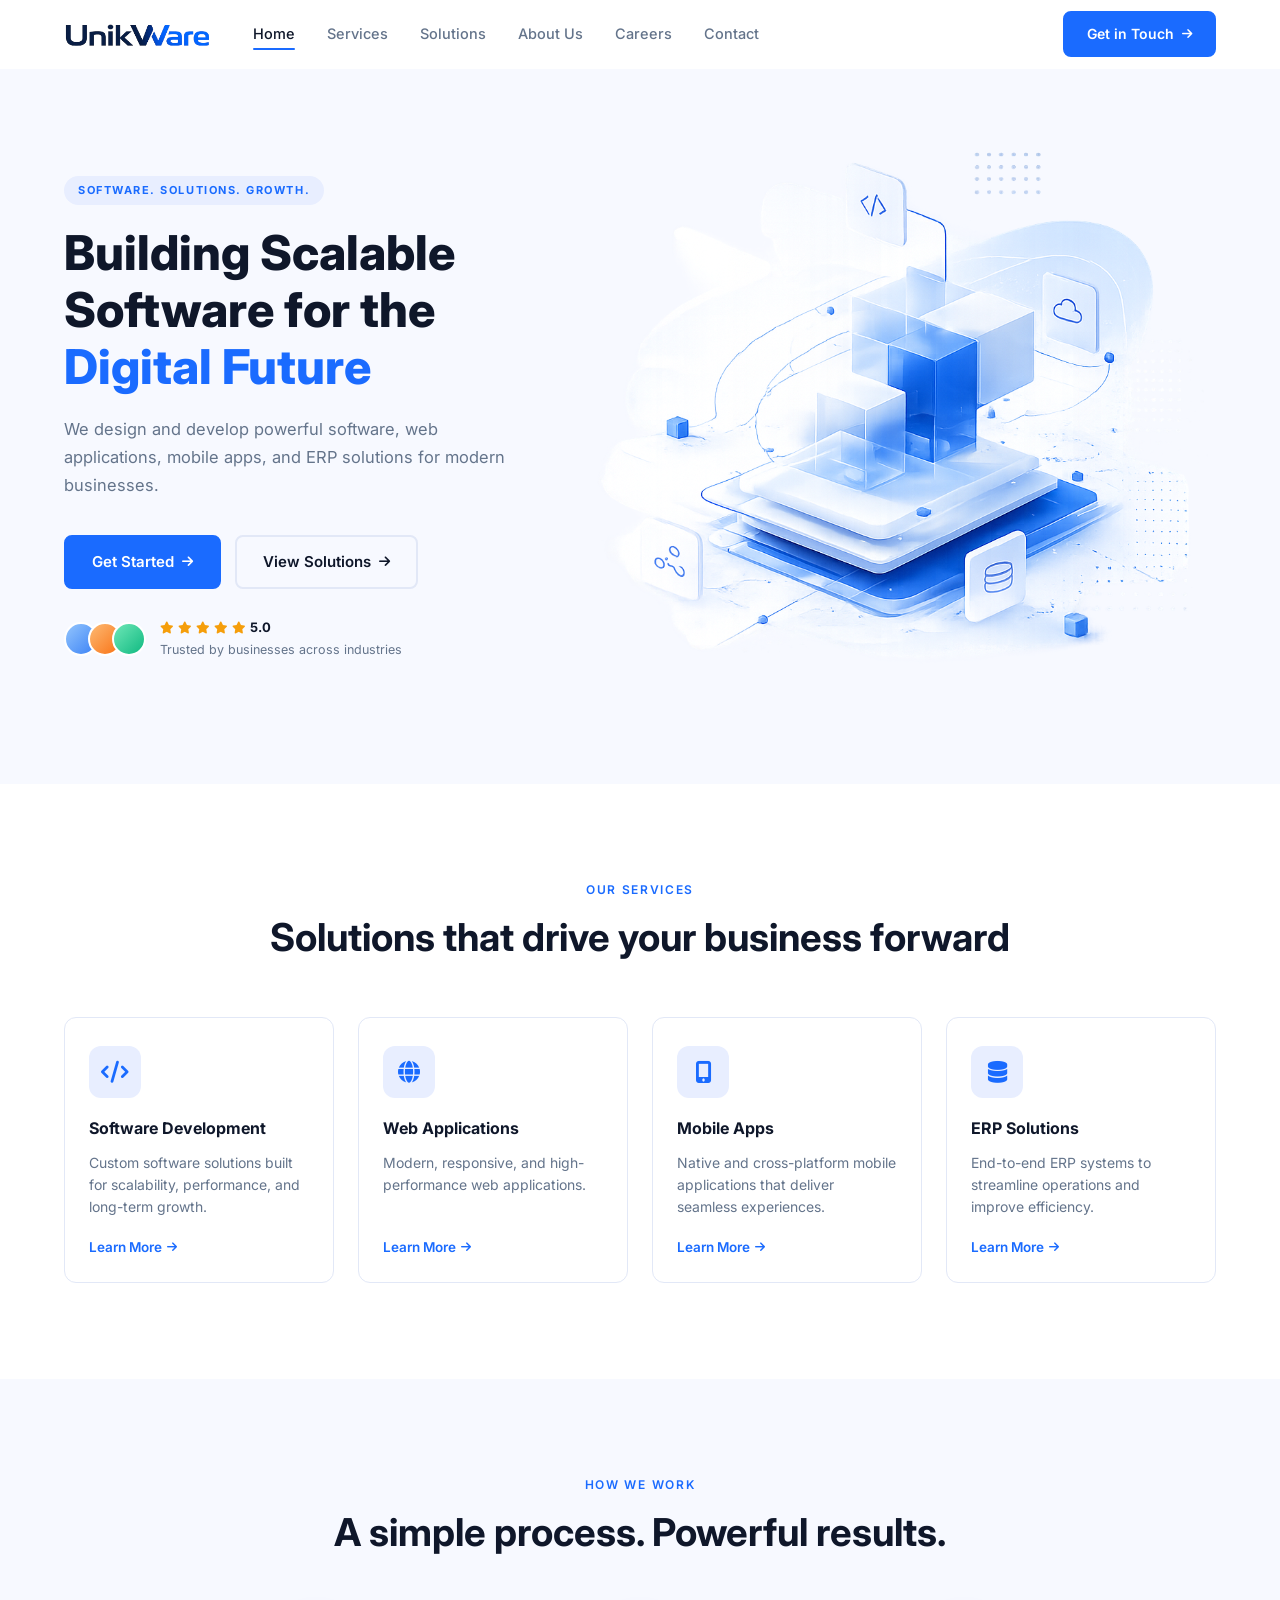
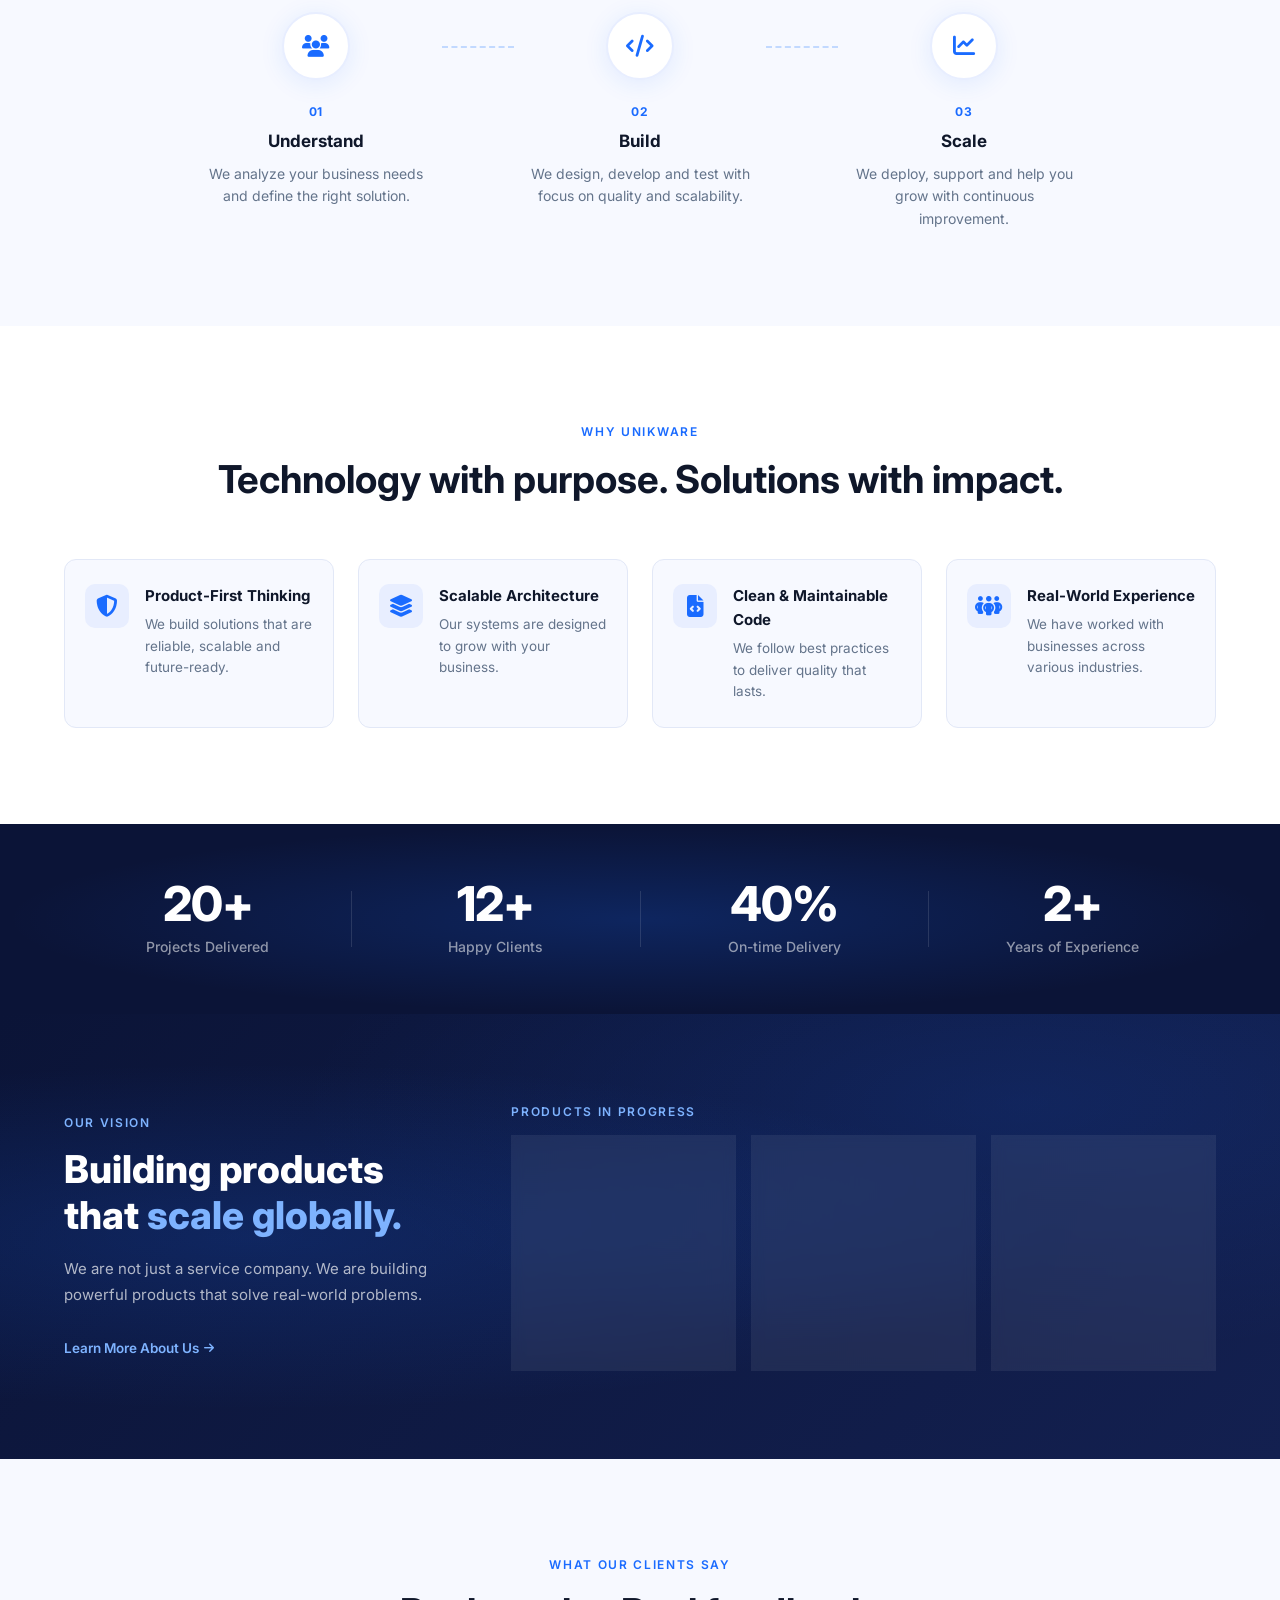
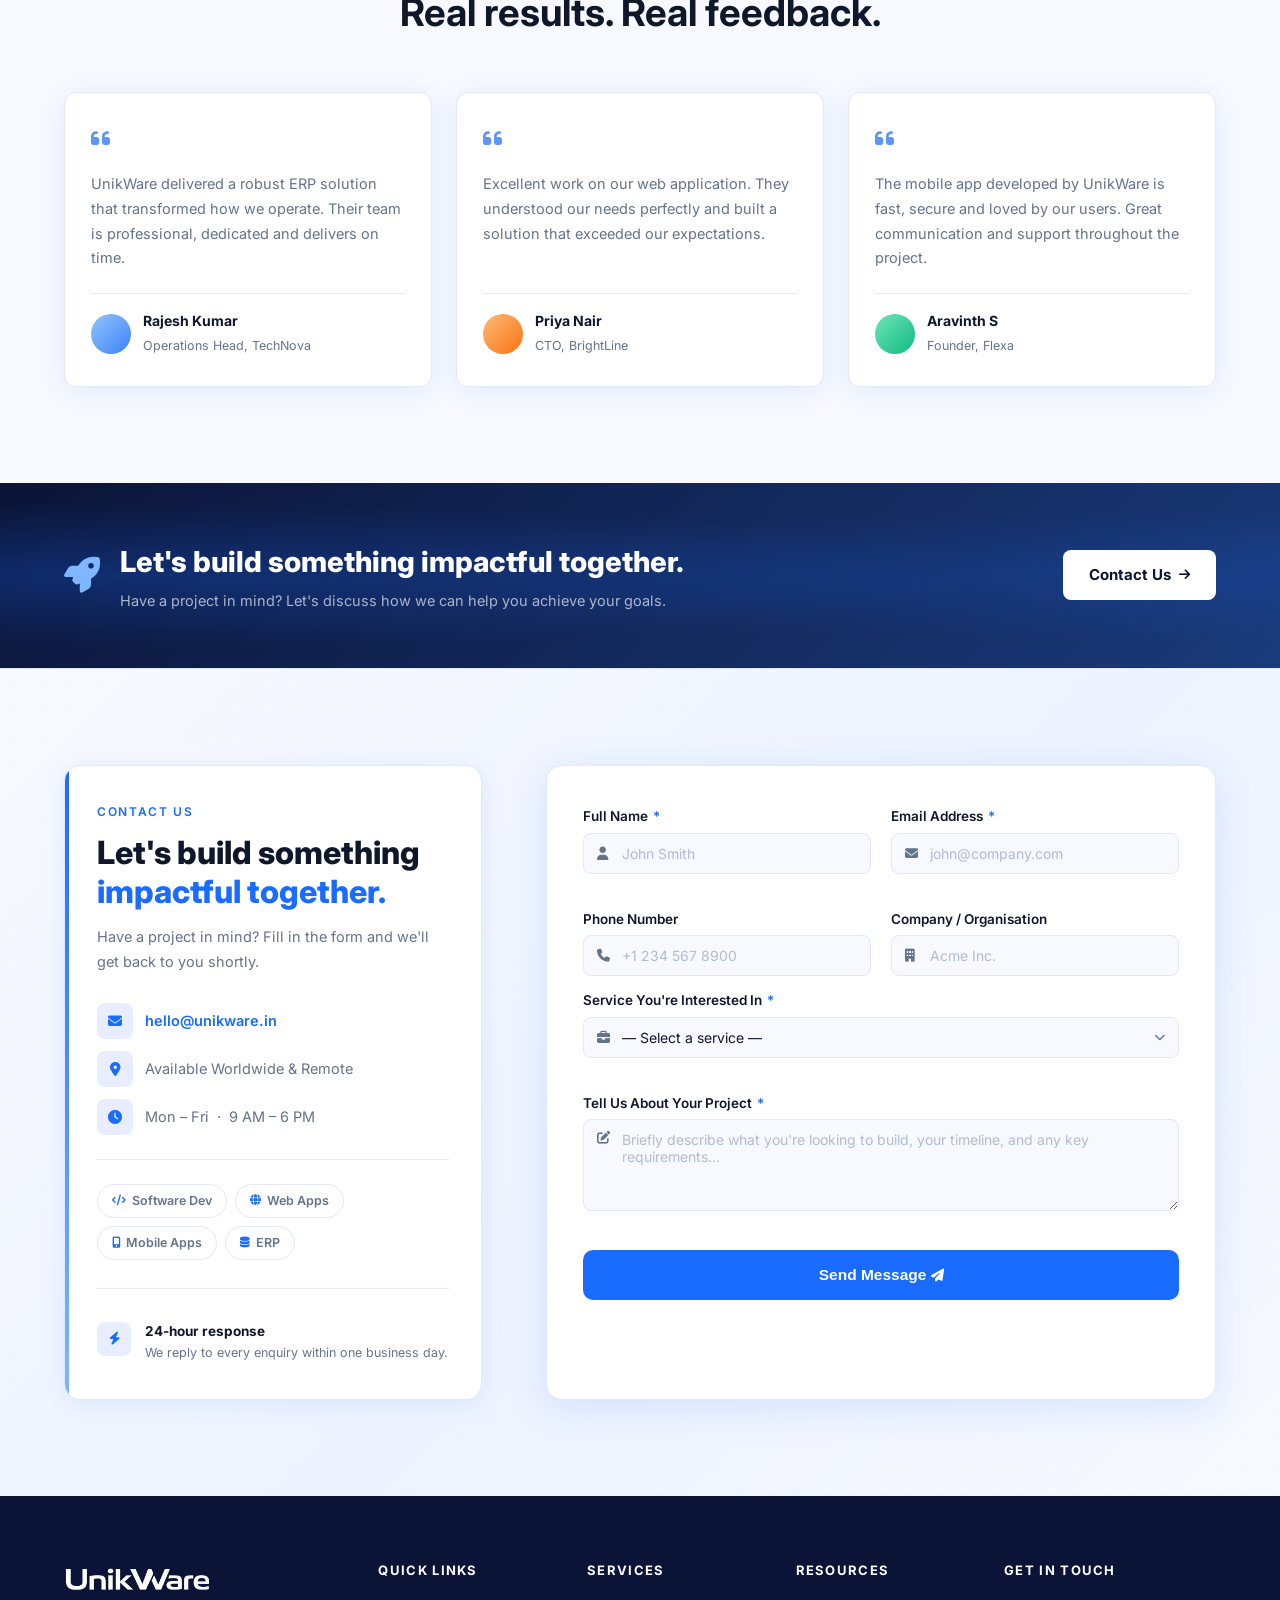
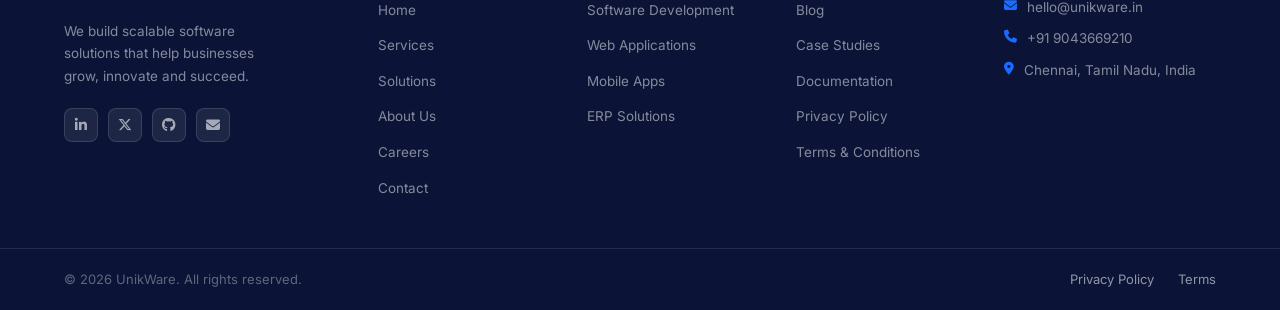
==== commit b511cc6c: "Updated header, footer and TC" ====
--- a/index.html
+++ b/index.html
@@ -41,55 +41,20 @@
           <a href="#contact" class="btn btn-primary">Get Started <i class="fa-solid fa-arrow-right arrow"></i></a>
           <a href="#solutions" class="btn btn-outline">View Solutions <i class="fa-solid fa-arrow-right arrow"></i></a>
         </div>
+        <div class="hero-social-proof">
+          <div class="proof-avatars">
+            <span class="avatar av1"></span>
+            <span class="avatar av2"></span>
+            <span class="avatar av3"></span>
+          </div>
+          <div class="proof-text">
+            <span class="proof-rating"><i class="fa-solid fa-star"></i><i class="fa-solid fa-star"></i><i class="fa-solid fa-star"></i><i class="fa-solid fa-star"></i><i class="fa-solid fa-star"></i> <strong>5.0</strong></span>
+            <span class="proof-label">Trusted by businesses across industries</span>
+          </div>
+        </div>
       </div>
       <div class="hero-visual" data-animate data-delay="200">
-        <div class="dashboard-card main-card">
-          <div class="card-header">
-            <span class="dot red"></span><span class="dot yellow"></span><span class="dot green"></span>
-            <span class="card-title">Analytics Overview</span>
-          </div>
-          <div class="chart-area">
-            <svg viewBox="0 0 260 80" fill="none" xmlns="http://www.w3.org/2000/svg">
-              <polyline points="0,70 40,55 80,60 120,30 160,40 200,15 260,20" stroke="#1a6bff" stroke-width="2.5" fill="none" stroke-linecap="round" stroke-linejoin="round"/>
-              <polyline points="0,70 40,55 80,60 120,30 160,40 200,15 260,20 260,80 0,80" fill="url(#grad)" opacity="0.15"/>
-              <defs>
-                <linearGradient id="grad" x1="0" y1="0" x2="0" y2="1">
-                  <stop offset="0%" stop-color="#1a6bff"/>
-                  <stop offset="100%" stop-color="#fff"/>
-                </linearGradient>
-              </defs>
-            </svg>
-          </div>
-          <div class="stat-row">
-            <div class="stat">
-              <i class="fa-solid fa-user stat-icon"></i>
-              <div>
-                <div class="stat-label">Total Users</div>
-                <div class="stat-value">12,540</div>
-                <div class="stat-change positive">+12.5%</div>
-              </div>
-            </div>
-          </div>
-        </div>
-        <div class="dashboard-card mini-card projects-card">
-          <div class="mini-icon"><i class="fa-solid fa-folder-open"></i></div>
-          <div class="mini-label">Projects</div>
-          <div class="mini-value">24</div>
-          <div class="stat-change positive">+8.2%</div>
-        </div>
-        <div class="dashboard-card mini-card success-card">
-          <div class="donut-wrap">
-            <svg viewBox="0 0 60 60" width="60" height="60">
-              <circle cx="30" cy="30" r="22" fill="none" stroke="#e8eeff" stroke-width="7"/>
-              <circle cx="30" cy="30" r="22" fill="none" stroke="#1a6bff" stroke-width="7"
-                stroke-dasharray="103.67 34.56" stroke-dashoffset="27.5" stroke-linecap="round"/>
-            </svg>
-            <span class="donut-label">78%</span>
-          </div>
-          <div class="mini-label">Success Rate</div>
-        </div>
-        <div class="floating-dots dots-top"></div>
-        <div class="floating-dots dots-right"></div>
+        <img src="header.png" alt="UnikWare Platform" class="hero-img" />
       </div>
     </div>
   </section>
@@ -224,6 +189,31 @@
     </div>
   </section>
 
+  <!-- ═══════════ STATS BAND ═══════════ -->
+  <section class="stats-band">
+    <div class="container stats-inner">
+      <div class="stat-item" data-animate>
+        <div class="stat-num" data-count="50" data-suffix="+">50+</div>
+        <div class="stat-desc">Projects Delivered</div>
+      </div>
+      <div class="stat-divider"></div>
+      <div class="stat-item" data-animate data-delay="100">
+        <div class="stat-num" data-count="30" data-suffix="+">30+</div>
+        <div class="stat-desc">Happy Clients</div>
+      </div>
+      <div class="stat-divider"></div>
+      <div class="stat-item" data-animate data-delay="200">
+        <div class="stat-num" data-count="98" data-suffix="%">98%</div>
+        <div class="stat-desc">On-time Delivery</div>
+      </div>
+      <div class="stat-divider"></div>
+      <div class="stat-item" data-animate data-delay="300">
+        <div class="stat-num" data-count="5" data-suffix="+">5+</div>
+        <div class="stat-desc">Years of Experience</div>
+      </div>
+    </div>
+  </section>
+
   <!-- ═══════════ VISION + COMING SOON ═══════════ -->
   <section class="vision-section" id="careers">
     <div class="vision-bg">
@@ -235,7 +225,7 @@
           <a href="#about" class="learn-more light">Learn More About Us <i class="fa-solid fa-arrow-right arrow"></i></a>
         </div>
         <div class="vision-right">
-          <div class="section-label light">COMING SOON</div>
+          <div class="section-label light">PRODUCTS IN PROGRESS</div>
           <div class="coming-cards">
             <div class="coming-card" data-animate>
               <div class="coming-icon">
@@ -243,6 +233,7 @@
               </div>
               <h4>Learning Platform</h4>
               <p>An advanced eLearning platform for modern educators and learners.</p>
+              <span class="coming-tag">Coming Soon</span>
             </div>
             <div class="coming-card" data-animate data-delay="100">
               <div class="coming-icon">
@@ -250,6 +241,7 @@
               </div>
               <h4>ERP Solutions</h4>
               <p>Smart ERP systems to simplify and automate your operations.</p>
+              <span class="coming-tag">Coming Soon</span>
             </div>
             <div class="coming-card" data-animate data-delay="200">
               <div class="coming-icon">
@@ -257,10 +249,68 @@
               </div>
               <h4>SaaS Products</h4>
               <p>A suite of SaaS tools designed to help businesses grow.</p>
-            </div>
-          </div>
-        </div>
-      </div>
+              <span class="coming-tag">Coming Soon</span>
+            </div>
+          </div>
+        </div>
+      </div>
+    </div>
+  </section>
+
+  <!-- ═══════════ TESTIMONIALS ═══════════ -->
+  <section class="testimonials section-pad" id="testimonials">
+    <div class="container">
+      <div class="section-label">WHAT OUR CLIENTS SAY</div>
+      <h2 class="section-title">Real results. Real feedback.</h2>
+      <div class="testi-grid">
+        <div class="testi-card" data-animate>
+          <div class="testi-quote"><i class="fa-solid fa-quote-left"></i></div>
+          <p>UnikWare delivered a robust ERP solution that transformed how we operate. Their team is professional, dedicated and delivers on time.</p>
+          <div class="testi-author">
+            <span class="testi-avatar ta1"></span>
+            <div>
+              <strong>Rajesh Kumar</strong>
+              <span>Operations Head, TechNova</span>
+            </div>
+          </div>
+        </div>
+        <div class="testi-card" data-animate data-delay="100">
+          <div class="testi-quote"><i class="fa-solid fa-quote-left"></i></div>
+          <p>Excellent work on our web application. They understood our needs perfectly and built a solution that exceeded our expectations.</p>
+          <div class="testi-author">
+            <span class="testi-avatar ta2"></span>
+            <div>
+              <strong>Priya Nair</strong>
+              <span>CTO, BrightLine</span>
+            </div>
+          </div>
+        </div>
+        <div class="testi-card" data-animate data-delay="200">
+          <div class="testi-quote"><i class="fa-solid fa-quote-left"></i></div>
+          <p>The mobile app developed by UnikWare is fast, secure and loved by our users. Great communication and support throughout the project.</p>
+          <div class="testi-author">
+            <span class="testi-avatar ta3"></span>
+            <div>
+              <strong>Aravinth S</strong>
+              <span>Founder, Flexa</span>
+            </div>
+          </div>
+        </div>
+      </div>
+    </div>
+  </section>
+
+  <!-- ═══════════ CTA BANNER ═══════════ -->
+  <section class="cta-banner">
+    <div class="container cta-banner-inner">
+      <div class="cta-banner-text" data-animate>
+        <i class="fa-solid fa-rocket cta-banner-icon"></i>
+        <div>
+          <h2>Let's build something impactful together.</h2>
+          <p>Have a project in mind? Let's discuss how we can help you achieve your goals.</p>
+        </div>
+      </div>
+      <a href="#contact" class="btn btn-white" data-animate data-delay="100">Contact Us <i class="fa-solid fa-arrow-right arrow"></i></a>
     </div>
   </section>
 
@@ -405,14 +455,63 @@
 
   <!-- ═══════════ FOOTER ═══════════ -->
   <footer class="footer">
-    <div class="container footer-inner">
-      <a href="#" class="logo"><img src="logo.png" alt="UnikWare" class="logo-img footer-logo-img" /></a>
-      <p class="footer-copy">&copy; 2026 UnikWare. All rights reserved.</p>
-      <div class="footer-links">
-        <a href="#services">Services</a>
-        <a href="#solutions">Solutions</a>
-        <a href="#about">About</a>
-        <a href="#contact">Contact</a>
+    <div class="container footer-top">
+      <div class="footer-col footer-brand">
+        <a href="#" class="logo"><img src="logo.png" alt="UnikWare" class="logo-img footer-logo-img" /></a>
+        <p>We build scalable software solutions that help businesses grow, innovate and succeed.</p>
+        <div class="footer-social">
+          <a href="#" aria-label="LinkedIn"><i class="fa-brands fa-linkedin-in"></i></a>
+          <a href="#" aria-label="Twitter"><i class="fa-brands fa-x-twitter"></i></a>
+          <a href="#" aria-label="GitHub"><i class="fa-brands fa-github"></i></a>
+          <a href="mailto:hello@unikware.in" aria-label="Email"><i class="fa-solid fa-envelope"></i></a>
+        </div>
+      </div>
+      <div class="footer-col">
+        <h5>Quick Links</h5>
+        <ul>
+          <li><a href="#home">Home</a></li>
+          <li><a href="#services">Services</a></li>
+          <li><a href="#solutions">Solutions</a></li>
+          <li><a href="#about">About Us</a></li>
+          <li><a href="#careers">Careers</a></li>
+          <li><a href="#contact">Contact</a></li>
+        </ul>
+      </div>
+      <div class="footer-col">
+        <h5>Services</h5>
+        <ul>
+          <li><a href="#services">Software Development</a></li>
+          <li><a href="#services">Web Applications</a></li>
+          <li><a href="#services">Mobile Apps</a></li>
+          <li><a href="#services">ERP Solutions</a></li>
+        </ul>
+      </div>
+      <div class="footer-col">
+        <h5>Resources</h5>
+        <ul>
+          <li><a href="#">Blog</a></li>
+          <li><a href="#">Case Studies</a></li>
+          <li><a href="#">Documentation</a></li>
+          <li><a href="privacy-policy.html">Privacy Policy</a></li>
+          <li><a href="terms-and-conditions.html">Terms &amp; Conditions</a></li>
+        </ul>
+      </div>
+      <div class="footer-col">
+        <h5>Get in Touch</h5>
+        <ul class="footer-contact-list">
+          <li><i class="fa-solid fa-envelope"></i><a href="mailto:hello@unikware.in">hello@unikware.in</a></li>
+          <li><i class="fa-solid fa-phone"></i><a href="tel:+919043669210">+91 9043669210</a></li>
+          <li><i class="fa-solid fa-location-dot"></i><span>Chennai, Tamil Nadu, India</span></li>
+        </ul>
+      </div>
+    </div>
+    <div class="footer-bottom">
+      <div class="container footer-bottom-inner">
+        <p>&copy; 2026 UnikWare. All rights reserved.</p>
+        <div class="footer-links">
+          <a href="privacy-policy.html">Privacy Policy</a>
+          <a href="terms-and-conditions.html">Terms</a>
+        </div>
       </div>
     </div>
   </footer>
--- a/style.css
+++ b/style.css
@@ -206,8 +206,8 @@
 }
 .hero-inner {
   display: grid;
-  grid-template-columns: 1fr 1.1fr;
-  gap: 64px;
+  grid-template-columns: 1fr 1.4fr;
+  gap: 48px;
   align-items: center;
 }
 .hero-text { max-width: none; }
@@ -243,11 +243,15 @@
 /* Dashboard Mockup */
 .hero-visual {
   position: relative;
-  display: grid;
-  grid-template-columns: 1fr 1fr;
-  grid-template-rows: auto 1fr;
-  gap: 14px;
-  align-items: stretch;
+  display: flex;
+  align-items: center;
+  justify-content: center;
+}
+.hero-img {
+  width: 100%;
+  height: auto;
+  display: block;
+  object-fit: contain;
 }
 .dashboard-card {
   background: #fff;
@@ -895,19 +899,7 @@
    ══════════════════════════════════════════ */
 .footer {
   background: var(--navy);
-  padding: 30px 0;
-}
-.footer-inner {
-  display: flex;
-  align-items: center;
-  justify-content: space-between;
-  gap: 24px;
-  flex-wrap: wrap;
-}
-/* .footer .logo handled via .footer-logo-img filter */
-.footer-copy {
-  font-size: 13px;
-  color: rgba(255,255,255,.45);
+  padding: 0;
 }
 .footer-links {
   display: flex;
@@ -920,6 +912,338 @@
   transition: color var(--transition);
 }
 .footer-links a:hover { color: #fff; }
+
+/* ══════════════════════════════════════════
+   HERO SOCIAL PROOF
+   ══════════════════════════════════════════ */
+.hero-social-proof {
+  display: flex;
+  align-items: center;
+  gap: 14px;
+  margin-top: 28px;
+}
+.proof-avatars {
+  display: flex;
+  align-items: center;
+}
+.avatar {
+  width: 34px; height: 34px;
+  border-radius: 50%;
+  border: 2.5px solid #fff;
+  background: var(--blue-light);
+  display: block;
+  margin-left: -10px;
+  flex-shrink: 0;
+}
+.avatar:first-child { margin-left: 0; }
+.av1 { background: linear-gradient(135deg, #93c5fd, #3b82f6); }
+.av2 { background: linear-gradient(135deg, #fdba74, #f97316); }
+.av3 { background: linear-gradient(135deg, #6ee7b7, #10b981); }
+.proof-text {
+  display: flex;
+  flex-direction: column;
+  gap: 2px;
+}
+.proof-rating {
+  display: flex;
+  align-items: center;
+  gap: 4px;
+  font-size: 13px;
+  font-weight: 700;
+  color: var(--text);
+}
+.proof-rating i { color: #f59e0b; font-size: 12px; }
+.proof-label {
+  font-size: 12.5px;
+  color: var(--text-muted);
+}
+
+/* ══════════════════════════════════════════
+   STATS BAND
+   ══════════════════════════════════════════ */
+.stats-band {
+  background: var(--navy);
+  padding: 56px 0;
+  position: relative;
+  overflow: hidden;
+}
+.stats-band::before {
+  content: '';
+  position: absolute;
+  inset: 0;
+  background: radial-gradient(ellipse at 50% 50%, rgba(26,107,255,.2) 0%, transparent 70%);
+  pointer-events: none;
+}
+.stats-inner {
+  position: relative;
+  z-index: 1;
+  display: flex;
+  align-items: center;
+  justify-content: center;
+  gap: 0;
+}
+.stat-item {
+  flex: 1;
+  text-align: center;
+  padding: 0 24px;
+}
+.stat-num {
+  font-size: clamp(2rem, 4vw, 3rem);
+  font-weight: 800;
+  color: #fff;
+  line-height: 1;
+  margin-bottom: 8px;
+  letter-spacing: -1px;
+}
+.stat-desc {
+  font-size: 14px;
+  color: rgba(255,255,255,.55);
+  font-weight: 500;
+}
+.stat-divider {
+  width: 1px;
+  height: 56px;
+  background: rgba(255,255,255,.12);
+  flex-shrink: 0;
+}
+@media (max-width: 600px) {
+  .stats-inner { flex-wrap: wrap; gap: 32px; }
+  .stat-divider { display: none; }
+  .stat-item { flex: 0 0 calc(50% - 16px); }
+}
+
+/* ══════════════════════════════════════════
+   TESTIMONIALS
+   ══════════════════════════════════════════ */
+.testimonials { background: var(--bg-soft); }
+.testimonials .section-label,
+.testimonials .section-title { text-align: center; }
+.testi-grid {
+  display: grid;
+  grid-template-columns: repeat(3, 1fr);
+  gap: 24px;
+  align-items: stretch;
+}
+.testi-card {
+  background: #fff;
+  border: 1.5px solid var(--border);
+  border-radius: var(--radius);
+  padding: 28px 26px;
+  display: flex;
+  flex-direction: column;
+  gap: 0;
+  box-shadow: var(--shadow);
+  transition: box-shadow var(--transition), transform var(--transition);
+}
+.testi-card:hover {
+  box-shadow: var(--shadow-md);
+  transform: translateY(-4px);
+}
+.testi-quote {
+  font-size: 22px;
+  color: var(--blue);
+  margin-bottom: 16px;
+  opacity: .7;
+}
+.testi-card > p {
+  font-size: 14.5px;
+  color: var(--text-muted);
+  line-height: 1.7;
+  flex: 1;
+  margin-bottom: 22px;
+}
+.testi-author {
+  display: flex;
+  align-items: center;
+  gap: 12px;
+  padding-top: 16px;
+  border-top: 1px solid var(--border);
+}
+.testi-avatar {
+  width: 40px; height: 40px;
+  border-radius: 50%;
+  flex-shrink: 0;
+  display: block;
+}
+.ta1 { background: linear-gradient(135deg, #93c5fd, #3b82f6); }
+.ta2 { background: linear-gradient(135deg, #fdba74, #f97316); }
+.ta3 { background: linear-gradient(135deg, #6ee7b7, #10b981); }
+.testi-author strong {
+  display: block;
+  font-size: 14px;
+  font-weight: 700;
+  color: var(--text);
+}
+.testi-author span {
+  font-size: 12.5px;
+  color: var(--text-muted);
+}
+
+/* ══════════════════════════════════════════
+   CTA BANNER
+   ══════════════════════════════════════════ */
+.cta-banner {
+  background: linear-gradient(135deg, var(--navy) 0%, #1a3a7a 100%);
+  padding: 56px 0;
+  position: relative;
+  overflow: hidden;
+}
+.cta-banner::before {
+  content: '';
+  position: absolute;
+  inset: 0;
+  background:
+    radial-gradient(ellipse at 10% 50%, rgba(26,107,255,.25) 0%, transparent 55%),
+    radial-gradient(ellipse at 90% 50%, rgba(26,107,255,.15) 0%, transparent 50%);
+  pointer-events: none;
+}
+.cta-banner-inner {
+  position: relative;
+  z-index: 1;
+  display: flex;
+  align-items: center;
+  justify-content: space-between;
+  gap: 32px;
+  flex-wrap: wrap;
+}
+.cta-banner-text {
+  display: flex;
+  align-items: center;
+  gap: 20px;
+}
+.cta-banner-icon {
+  font-size: 36px;
+  color: #7eb6ff;
+  flex-shrink: 0;
+}
+.cta-banner-text h2 {
+  font-size: clamp(1.3rem, 2.5vw, 1.8rem);
+  font-weight: 800;
+  color: #fff;
+  margin-bottom: 4px;
+}
+.cta-banner-text p {
+  font-size: 14.5px;
+  color: rgba(255,255,255,.65);
+}
+.btn-white {
+  background: #fff;
+  color: var(--navy);
+  border: none;
+  font-weight: 700;
+  white-space: nowrap;
+}
+.btn-white:hover {
+  background: #e8eeff;
+  color: var(--blue);
+  transform: translateY(-2px);
+  box-shadow: 0 8px 24px rgba(0,0,0,.2);
+}
+
+/* ══════════════════════════════════════════
+   COMING SOON TAG
+   ══════════════════════════════════════════ */
+.coming-tag {
+  display: inline-block;
+  margin-top: 14px;
+  font-size: 11px;
+  font-weight: 700;
+  letter-spacing: .1em;
+  text-transform: uppercase;
+  color: #7eb6ff;
+  background: rgba(26,107,255,.18);
+  border: 1px solid rgba(26,107,255,.3);
+  border-radius: 100px;
+  padding: 3px 10px;
+  align-self: flex-start;
+}
+
+/* ══════════════════════════════════════════
+   EXPANDED FOOTER
+   ══════════════════════════════════════════ */
+.footer-top {
+  display: grid;
+  grid-template-columns: 1.6fr 1fr 1fr 1fr 1.2fr;
+  gap: 40px 32px;
+  padding: 64px 5% 48px;
+}
+.footer-brand p {
+  font-size: 13.5px;
+  color: rgba(255,255,255,.5);
+  line-height: 1.7;
+  margin: 16px 0 20px;
+  max-width: 220px;
+}
+.footer-social {
+  display: flex;
+  gap: 10px;
+}
+.footer-social a {
+  width: 34px; height: 34px;
+  background: rgba(255,255,255,.08);
+  border: 1px solid rgba(255,255,255,.12);
+  border-radius: 8px;
+  display: flex;
+  align-items: center;
+  justify-content: center;
+  color: rgba(255,255,255,.6);
+  font-size: 14px;
+  transition: background var(--transition), color var(--transition);
+  text-decoration: none;
+}
+.footer-social a:hover {
+  background: var(--blue);
+  color: #fff;
+  border-color: var(--blue);
+}
+.footer-col h5 {
+  font-size: 13px;
+  font-weight: 700;
+  color: #fff;
+  text-transform: uppercase;
+  letter-spacing: .1em;
+  margin-bottom: 16px;
+}
+.footer-col ul {
+  list-style: none;
+  display: flex;
+  flex-direction: column;
+  gap: 10px;
+}
+.footer-col ul li a,
+.footer-col ul li span {
+  font-size: 13.5px;
+  color: rgba(255,255,255,.5);
+  text-decoration: none;
+  transition: color var(--transition);
+}
+.footer-col ul li a:hover { color: #fff; }
+.footer-contact-list li {
+  display: flex !important;
+  align-items: flex-start;
+  gap: 10px;
+}
+.footer-contact-list li i {
+  color: var(--blue);
+  font-size: 13px;
+  margin-top: 2px;
+  flex-shrink: 0;
+}
+.footer-bottom {
+  border-top: 1px solid rgba(255,255,255,.1);
+}
+.footer-bottom-inner {
+  display: flex;
+  align-items: center;
+  justify-content: space-between;
+  gap: 16px;
+  padding: 20px 5%;
+  flex-wrap: wrap;
+}
+.footer-bottom-inner p {
+  font-size: 13px;
+  color: rgba(255,255,255,.35);
+}
 
 /* ── Font Awesome icon sizing inside containers ── */
 .service-icon i,
@@ -970,6 +1294,9 @@
   .contact-info  { padding: 28px 24px; }
   .coming-cards  { grid-template-columns: repeat(3, 1fr); }
   .contact-form-wrap { padding: 32px 28px; }
+  .testi-grid    { grid-template-columns: repeat(2, 1fr); }
+  .footer-top    { grid-template-columns: 1fr 1fr 1fr; gap: 32px 24px; padding: 48px 5% 40px; }
+  .footer-brand  { grid-column: 1 / -1; }
 }
 
 @media (max-width: 860px) {
@@ -1020,10 +1347,10 @@
   .cards-grid   { grid-template-columns: repeat(2, 1fr); }
   .why-grid     { grid-template-columns: repeat(2, 1fr); }
   .coming-cards { grid-template-columns: repeat(2, 1fr); }
-  .cta-inner { flex-direction: column; align-items: flex-start; }
-  .cta-right { max-width: 100%; }
-  .footer-inner { flex-direction: column; text-align: center; }
-  .footer-links { justify-content: center; }
+  .testi-grid { grid-template-columns: 1fr; }
+  .footer-top { grid-template-columns: 1fr 1fr; gap: 32px 24px; }
+  .footer-brand { grid-column: 1 / -1; }
+  .cta-banner-inner { flex-direction: column; align-items: flex-start; gap: 24px; }
 }
 
 @media (max-width: 480px) {
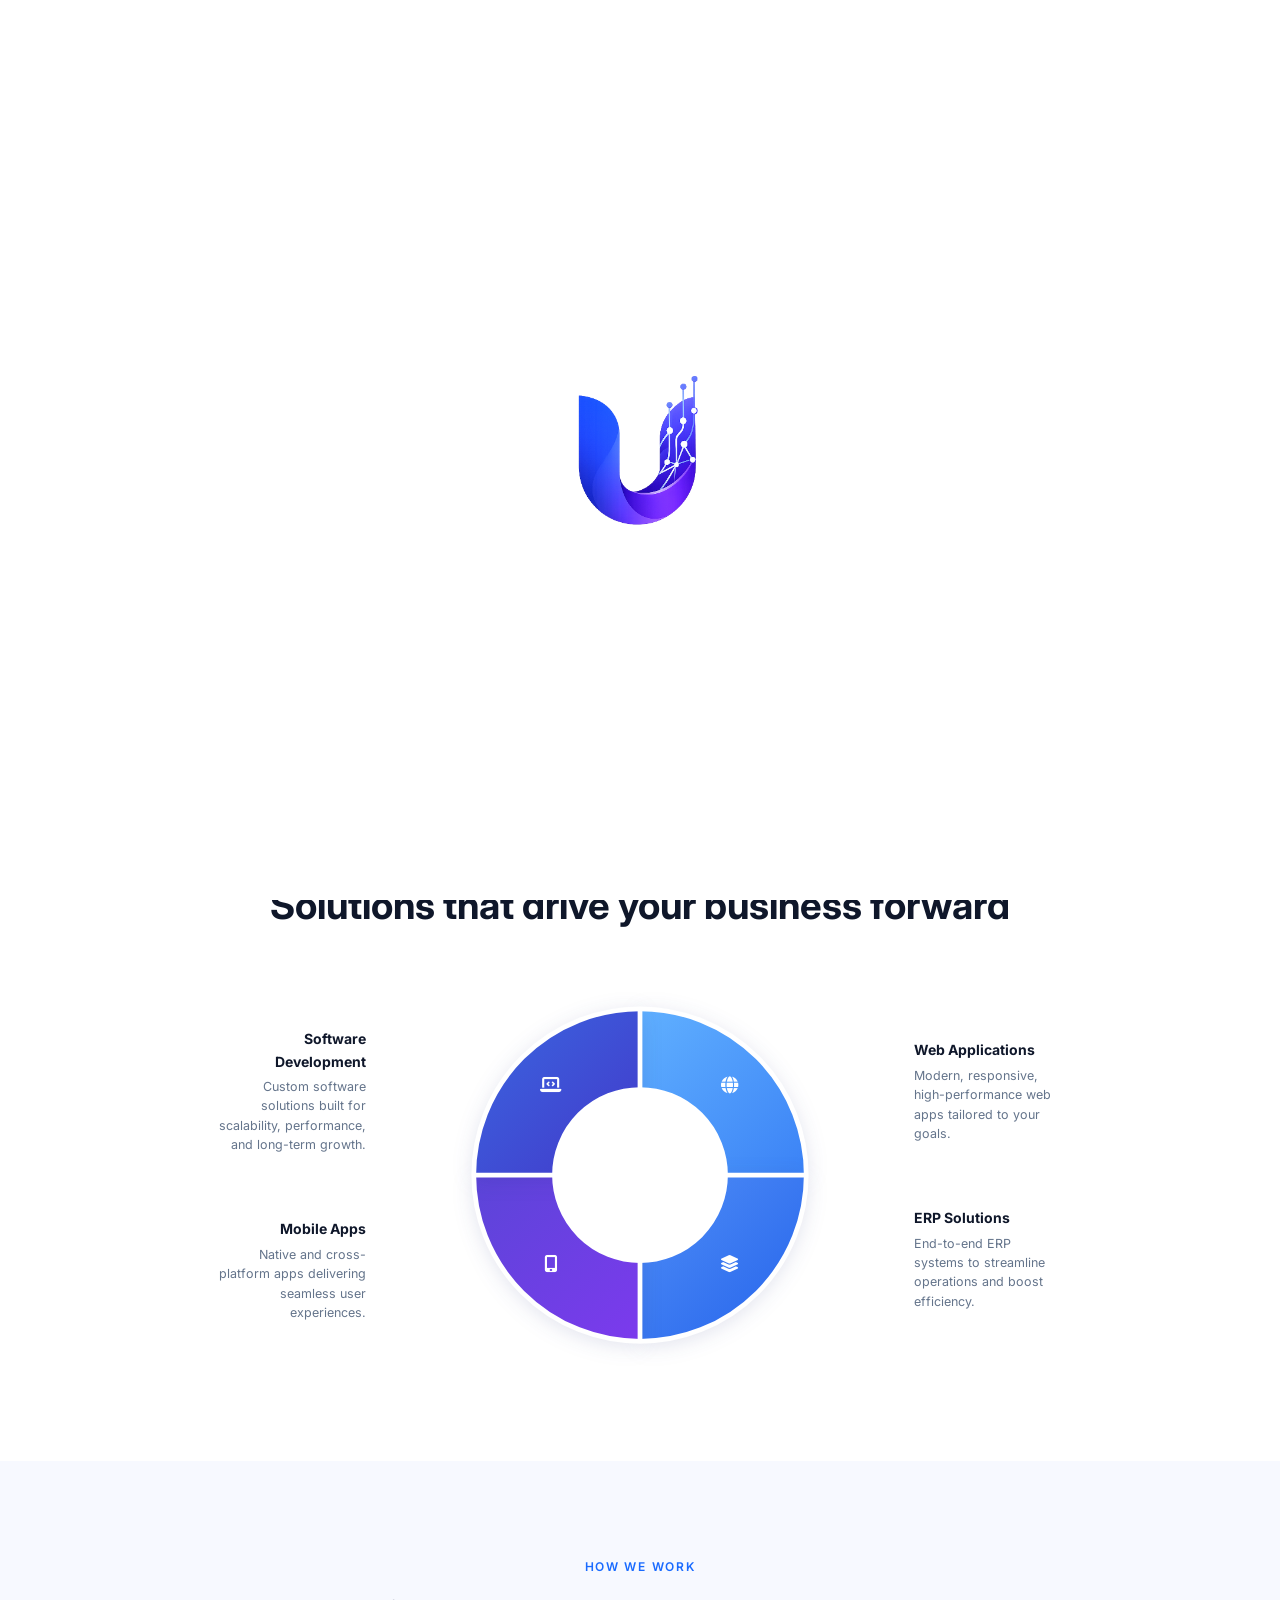
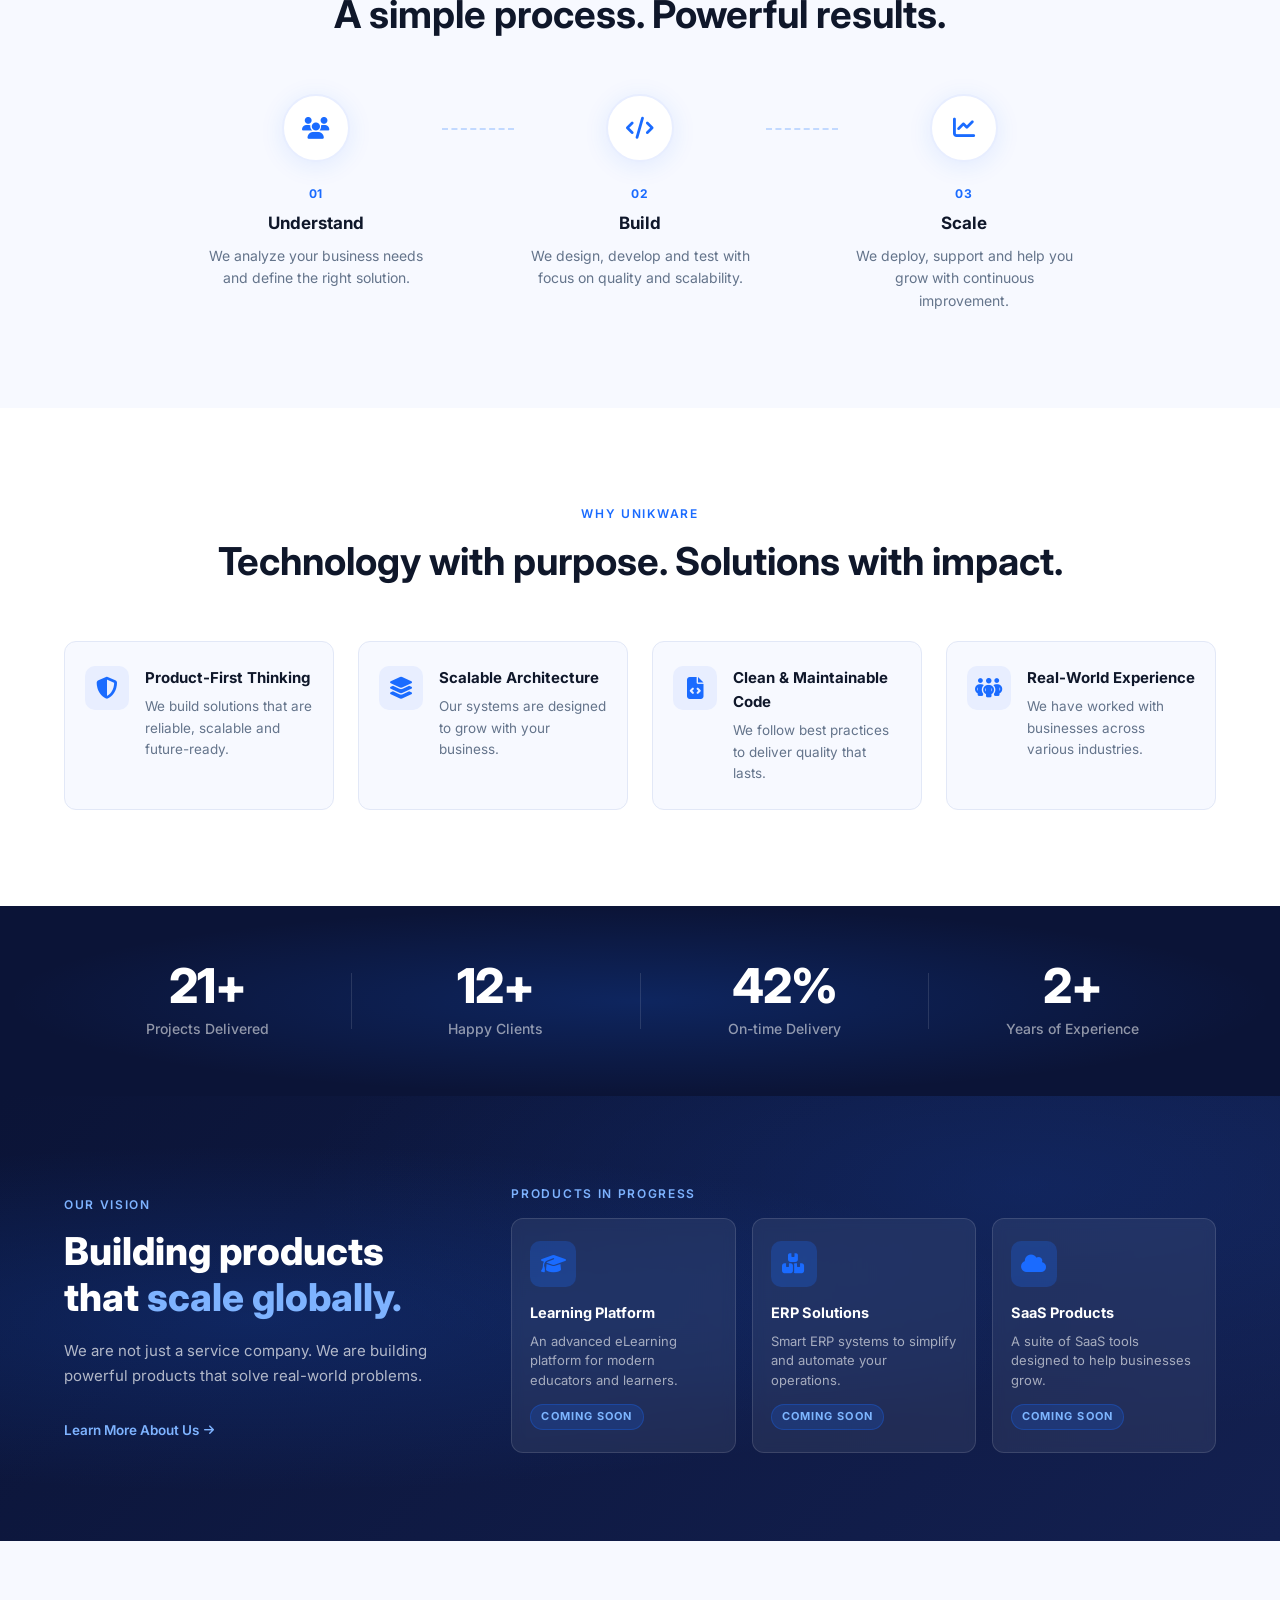
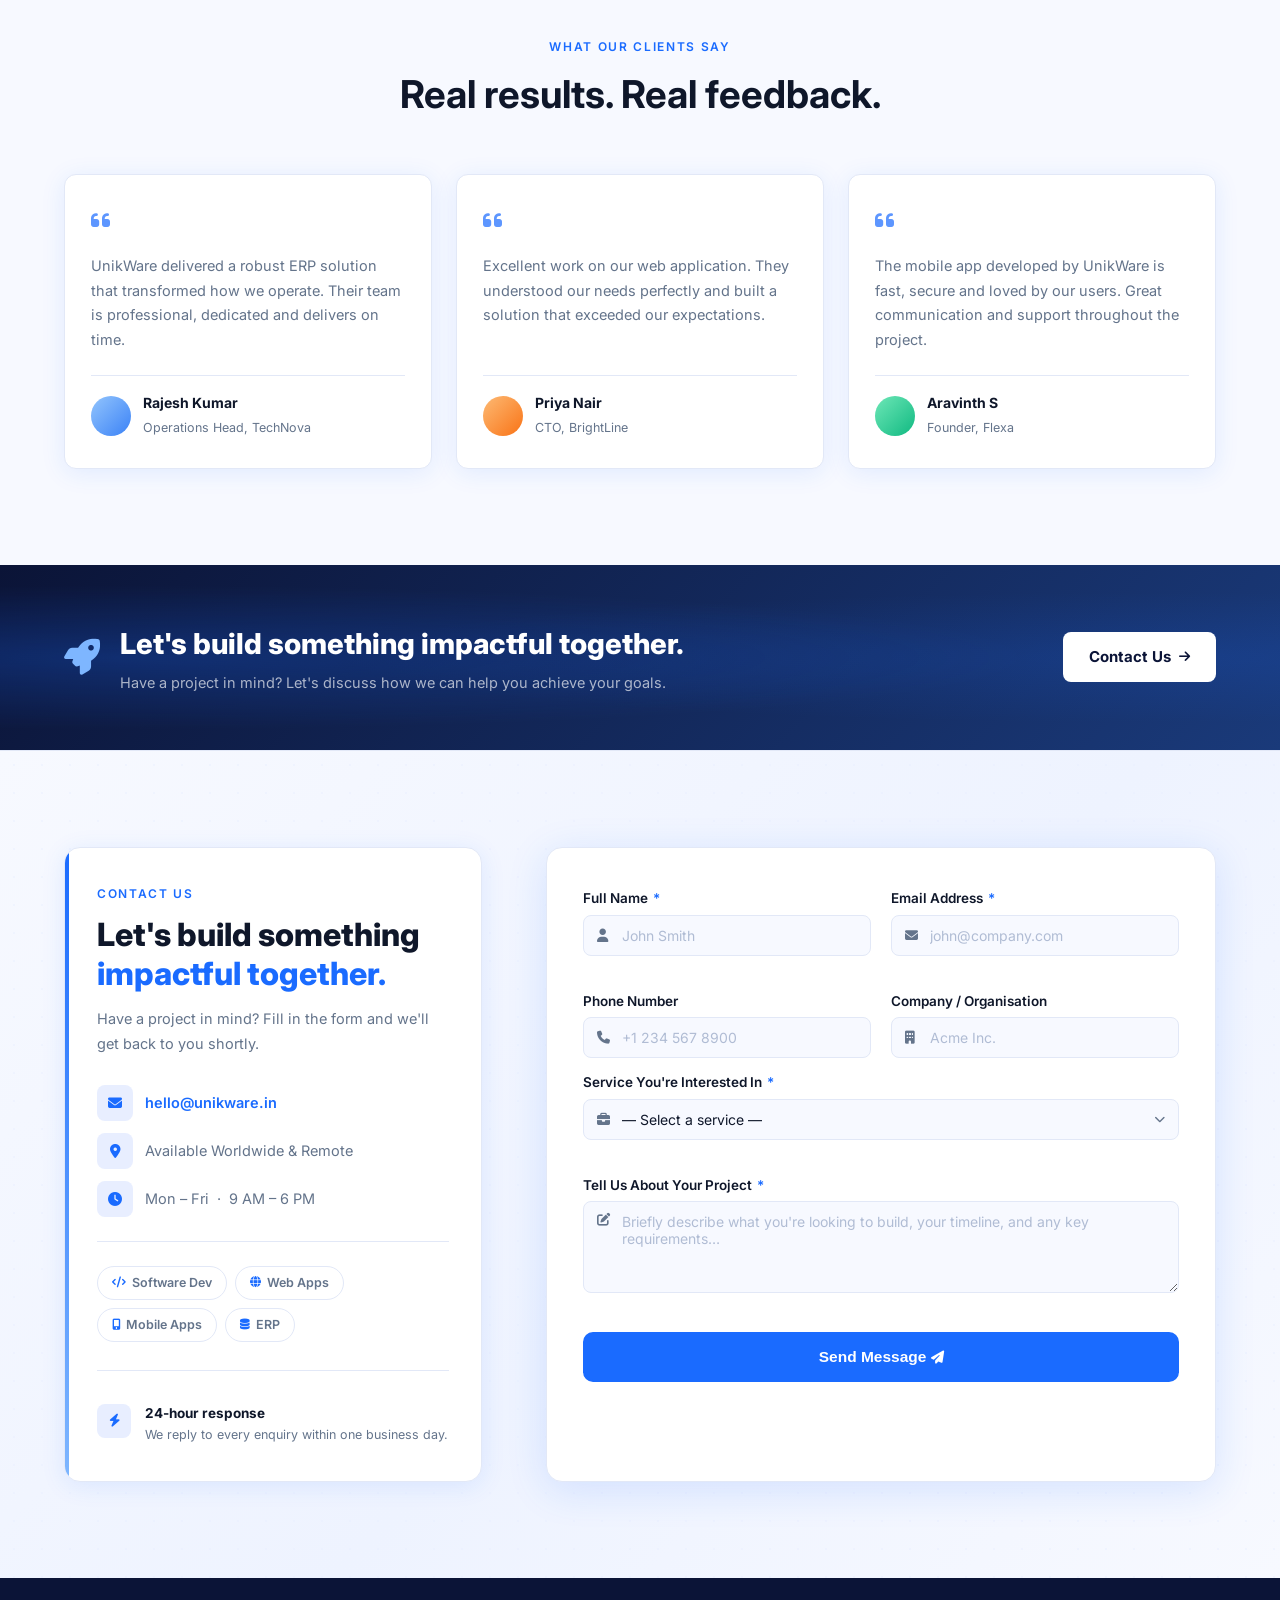
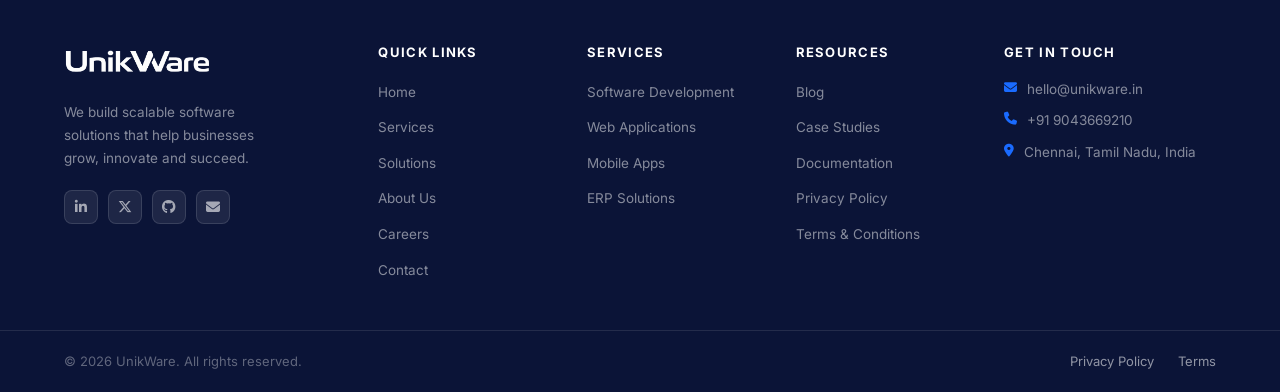
==== commit 07b3983d: "dark mode implementation" ====
--- a/index.html
+++ b/index.html
@@ -4,17 +4,25 @@
   <meta charset="UTF-8" />
   <meta name="viewport" content="width=device-width, initial-scale=1.0" />
   <title>UnikWare – Building Scalable Software for the Digital Future</title>
-  <link rel="icon" type="image/png" href="favicon.png" />
+  <link rel="icon" type="image/png" href="assets/images/favicon.png" />
   <link rel="stylesheet" href="https://cdnjs.cloudflare.com/ajax/libs/font-awesome/6.5.2/css/all.min.css" />
-  <link rel="stylesheet" href="style.css" />
+  <link rel="stylesheet" href="assets/css/style.css" />
   <link href="https://fonts.googleapis.com/css2?family=Inter:wght@400;500;600;700;800&display=swap" rel="stylesheet" />
+  <script>try{var t=localStorage.getItem('uw-theme');if(t)document.documentElement.setAttribute('data-theme',t);else if(window.matchMedia('(prefers-color-scheme:dark)').matches)document.documentElement.setAttribute('data-theme','dark');}catch(e){}</script>
 </head>
 <body>
+
+  <!-- ═══════════ SPLASH SCREEN ═══════════ -->
+  <div class="splash-screen" id="splashScreen">
+    <div class="splash-inner">
+      <img src="assets/images/favicon.png" alt="UnikWare" class="splash-logo" />
+    </div>
+  </div>
 
   <!-- ═══════════ NAVBAR ═══════════ -->
   <header class="navbar" id="navbar">
     <div class="container nav-inner">
-      <a href="#" class="logo"><img src="logo.png" alt="UnikWare" class="logo-img" /></a>
+      <a href="#" class="logo"><img src="assets/images/logo.png" alt="UnikWare" class="logo-img" /></a>
       <nav class="nav-links" id="navLinks">
         <a href="#home" class="active">Home</a>
         <a href="#services">Services</a>
@@ -24,6 +32,10 @@
         <a href="#contact">Contact</a>
       </nav>
       <a href="#contact" class="btn btn-primary nav-cta">Get in Touch <i class="fa-solid fa-arrow-right arrow"></i></a>
+      <button class="theme-toggle" id="themeToggle" aria-label="Toggle dark mode">
+        <i class="fa-solid fa-moon icon-moon"></i>
+        <i class="fa-solid fa-sun icon-sun"></i>
+      </button>
       <button class="hamburger" id="hamburger" aria-label="Toggle navigation">
         <span></span><span></span><span></span>
       </button>
@@ -54,7 +66,7 @@
         </div>
       </div>
       <div class="hero-visual" data-animate data-delay="200">
-        <img src="header.png" alt="UnikWare Platform" class="hero-img" />
+        <img src="assets/images/u2.png" alt="UnikWare Platform" class="hero-img" />
       </div>
     </div>
   </section>
@@ -64,39 +76,79 @@
     <div class="container">
       <div class="section-label">OUR SERVICES</div>
       <h2 class="section-title">Solutions that drive your business forward</h2>
-      <div class="cards-grid">
-        <div class="service-card" data-animate>
-          <div class="service-icon">
-            <i class="fa-solid fa-code"></i>
-          </div>
-          <h3>Software Development</h3>
-          <p>Custom software solutions built for scalability, performance, and long-term growth.</p>
-          <a href="#contact" class="learn-more">Learn More <i class="fa-solid fa-arrow-right arrow"></i></a>
-        </div>
-        <div class="service-card" data-animate data-delay="100">
-          <div class="service-icon">
-            <i class="fa-solid fa-globe"></i>
-          </div>
-          <h3>Web Applications</h3>
-          <p>Modern, responsive, and high-performance web applications.</p>
-          <a href="#contact" class="learn-more">Learn More <i class="fa-solid fa-arrow-right arrow"></i></a>
-        </div>
-        <div class="service-card" data-animate data-delay="200">
-          <div class="service-icon">
-            <i class="fa-solid fa-mobile-screen-button"></i>
-          </div>
-          <h3>Mobile Apps</h3>
-          <p>Native and cross-platform mobile applications that deliver seamless experiences.</p>
-          <a href="#contact" class="learn-more">Learn More <i class="fa-solid fa-arrow-right arrow"></i></a>
-        </div>
-        <div class="service-card" data-animate data-delay="300">
-          <div class="service-icon">
-            <i class="fa-solid fa-database"></i>
-          </div>
-          <h3>ERP Solutions</h3>
-          <p>End-to-end ERP systems to streamline operations and improve efficiency.</p>
-          <a href="#contact" class="learn-more">Learn More <i class="fa-solid fa-arrow-right arrow"></i></a>
-        </div>
+
+      <div class="svc-circle-wrap">
+
+        <!-- Left labels -->
+        <div class="svc-labels svc-labels-left">
+          <div class="svc-label" data-seg="3">
+            <h4>Software Development</h4>
+            <p>Custom software solutions built for scalability, performance, and long-term growth.</p>
+          </div>
+          <div class="svc-label" data-seg="2">
+            <h4>Mobile Apps</h4>
+            <p>Native and cross-platform apps delivering seamless user experiences.</p>
+          </div>
+        </div>
+
+        <!-- SVG Donut -->
+        <div class="svc-donut-wrap">
+          <svg class="svc-donut" viewBox="0 0 400 400" xmlns="http://www.w3.org/2000/svg">
+            <defs>
+              <linearGradient id="sg0" x1="0%" y1="0%" x2="100%" y2="100%"><stop offset="0%" stop-color="#60b0ff"/><stop offset="100%" stop-color="#3b82f6"/></linearGradient>
+              <linearGradient id="sg1" x1="0%" y1="0%" x2="100%" y2="100%"><stop offset="0%" stop-color="#4f8ef7"/><stop offset="100%" stop-color="#2563eb"/></linearGradient>
+              <linearGradient id="sg2" x1="0%" y1="0%" x2="100%" y2="100%"><stop offset="0%" stop-color="#5b45d8"/><stop offset="100%" stop-color="#7c3aed"/></linearGradient>
+              <linearGradient id="sg3" x1="0%" y1="0%" x2="100%" y2="100%"><stop offset="0%" stop-color="#3a67e0"/><stop offset="100%" stop-color="#4338ca"/></linearGradient>
+              <filter id="seg-shadow" x="-20%" y="-20%" width="140%" height="140%">
+                <feDropShadow dx="0" dy="4" stdDeviation="8" flood-color="rgba(30,40,120,0.18)"/>
+              </filter>
+            </defs>
+            <!-- seg 0: top-right (-90 to 0 deg) -->
+            <path class="svc-seg" data-seg="0" data-title="Web Applications" data-icon="fa-globe" data-color="#3b82f6" d="M200,200 L200,25 A175,175 0 0,1 375,200 Z" fill="url(#sg0)" />
+            <!-- seg 1: bottom-right (0 to 90 deg) -->
+            <path class="svc-seg" data-seg="1" data-title="ERP Solutions" data-icon="fa-layer-group" data-color="#2563eb" d="M200,200 L375,200 A175,175 0 0,1 200,375 Z" fill="url(#sg1)" />
+            <!-- seg 2: bottom-left (90 to 180 deg) -->
+            <path class="svc-seg" data-seg="2" data-title="Mobile Apps" data-icon="fa-mobile-screen-button" data-color="#7c3aed" d="M200,200 L200,375 A175,175 0 0,1 25,200 Z" fill="url(#sg2)" />
+            <!-- seg 3: top-left (180 to 270 deg) -->
+            <path class="svc-seg" data-seg="3" data-title="Software Dev" data-icon="fa-laptop-code" data-color="#4338ca" d="M200,200 L25,200 A175,175 0 0,1 200,25 Z" fill="url(#sg3)" />
+            <!-- Inner hole -->
+            <circle cx="200" cy="200" r="90" fill="white"/>
+            <!-- Gaps -->
+            <circle cx="200" cy="200" r="175" fill="none" stroke="white" stroke-width="5"/>
+            <circle cx="200" cy="200" r="90"  fill="none" stroke="white" stroke-width="5"/>
+            <line x1="200" y1="25"  x2="200" y2="200" stroke="white" stroke-width="5"/>
+            <line x1="375" y1="200" x2="200" y2="200" stroke="white" stroke-width="5"/>
+            <line x1="200" y1="375" x2="200" y2="200" stroke="white" stroke-width="5"/>
+            <line x1="25"  y1="200" x2="200" y2="200" stroke="white" stroke-width="5"/>
+            <!-- Icons centred at midpoint radius=132.5, midangle of each 90° segment -->
+            <!-- seg0 midangle=-45°: (294,106) -->
+            <foreignObject class="svc-fo" data-seg="0" x="272" y="84"  width="44" height="44"><div class="svc-fo-inner"><i class="fa-solid fa-globe"></i></div></foreignObject>
+            <!-- seg1 midangle=45°: (294,294) -->
+            <foreignObject class="svc-fo" data-seg="1" x="272" y="272" width="44" height="44"><div class="svc-fo-inner"><i class="fa-solid fa-layer-group"></i></div></foreignObject>
+            <!-- seg2 midangle=135°: (106,294) -->
+            <foreignObject class="svc-fo" data-seg="2" x="84"  y="272" width="44" height="44"><div class="svc-fo-inner"><i class="fa-solid fa-mobile-screen-button"></i></div></foreignObject>
+            <!-- seg3 midangle=225°: (106,106) -->
+            <foreignObject class="svc-fo" data-seg="3" x="84"  y="84"  width="44" height="44"><div class="svc-fo-inner"><i class="fa-solid fa-laptop-code"></i></div></foreignObject>
+          </svg>
+          <!-- Center popup shown on segment hover -->
+          <div class="svc-center" id="svcCenter">
+            <i class="svc-center-icon fa-solid fa-circle-dot"></i>
+            <span class="svc-center-title">Our Services</span>
+          </div>
+        </div>
+
+        <!-- Right labels -->
+        <div class="svc-labels svc-labels-right">
+          <div class="svc-label" data-seg="0">
+            <h4>Web Applications</h4>
+            <p>Modern, responsive, high-performance web apps tailored to your goals.</p>
+          </div>
+          <div class="svc-label" data-seg="1">
+            <h4>ERP Solutions</h4>
+            <p>End-to-end ERP systems to streamline operations and boost efficiency.</p>
+          </div>
+        </div>
+
       </div>
     </div>
   </section>
@@ -457,7 +509,7 @@
   <footer class="footer">
     <div class="container footer-top">
       <div class="footer-col footer-brand">
-        <a href="#" class="logo"><img src="logo.png" alt="UnikWare" class="logo-img footer-logo-img" /></a>
+        <a href="#" class="logo"><img src="assets/images/logo.png" alt="UnikWare" class="logo-img footer-logo-img" /></a>
         <p>We build scalable software solutions that help businesses grow, innovate and succeed.</p>
         <div class="footer-social">
           <a href="#" aria-label="LinkedIn"><i class="fa-brands fa-linkedin-in"></i></a>
@@ -516,6 +568,6 @@
     </div>
   </footer>
 
-  <script src="script.js"></script>
+  <script src="assets/js/script.js"></script>
 </body>
 </html>
--- a/assets/css/style.css
+++ b/assets/css/style.css
@@ -0,0 +1,1653 @@
+/* ══════════════════════════════════════════
+   UNIKWARE – Main Stylesheet
+   ══════════════════════════════════════════ */
+
+*, *::before, *::after { box-sizing: border-box; margin: 0; padding: 0; }
+
+/* ══ Splash Screen ══ */
+.splash-screen {
+  position: fixed;
+  inset: 0;
+  z-index: 99999;
+  background: #fff;
+  display: flex;
+  align-items: center;
+  justify-content: center;
+  transition: opacity .7s ease, visibility .7s ease;
+}
+.splash-screen.hide {
+  opacity: 0;
+  visibility: hidden;
+  pointer-events: none;
+}
+.splash-inner {
+  display: flex;
+  flex-direction: column;
+  align-items: center;
+  gap: 28px;
+}
+.splash-logo {
+  width: 160px;
+  height: 160px;
+  object-fit: contain;
+  animation: splashZoom 3s cubic-bezier(.16,1,.3,1) both;
+}
+@keyframes splashZoom {
+  0%   { opacity: 0; transform: scale(.4); }
+  60%  { opacity: 1; transform: scale(1.06); }
+  100% { opacity: 1; transform: scale(1); }
+}
+
+:root {
+  --blue:        #1a6bff;
+  --blue-dark:   #0e4fd4;
+  --blue-light:  #e8eeff;
+  --navy:        #0b1437;
+  --navy-mid:    #132050;
+  --text:        #0f172a;
+  --text-muted:  #64748b;
+  --bg:          #ffffff;
+  --bg-soft:     #f7f9ff;
+  --border:      #e2e8f7;
+  --card-bg:     #ffffff;
+  --radius:      12px;
+  --shadow:      0 4px 24px rgba(26,107,255,.10);
+  --shadow-md:   0 8px 40px rgba(26,107,255,.14);
+  --transition:  0.28s cubic-bezier(.4,0,.2,1);
+  --font:        'Inter', system-ui, sans-serif;
+}
+
+/* ══ Dark mode variables ══ */
+[data-theme="dark"] {
+  --blue:        #4d94ff;
+  --blue-dark:   #3b82f6;
+  --blue-light:  #1a2e4a;
+  --navy:        #0d1117;
+  --navy-mid:    #161b22;
+  --text:        #e6edf3;
+  --text-muted:  #8b949e;
+  --bg:          #0d1117;
+  --bg-soft:     #161b22;
+  --border:      #30363d;
+  --card-bg:     #161b22;
+  --shadow:      0 4px 24px rgba(0,0,0,.4);
+  --shadow-md:   0 8px 40px rgba(0,0,0,.5);
+}
+
+/* ══ Dark: navbar ══ */
+[data-theme="dark"] .navbar {
+  background: rgba(13,17,23,0.92);
+}
+[data-theme="dark"] .navbar.scrolled {
+  border-color: var(--border);
+  box-shadow: 0 2px 20px rgba(0,0,0,.4);
+}
+
+/* ══ Dark: splash ══ */
+[data-theme="dark"] .splash-screen { background: #0d1117; }
+
+/* ══ Dark: hero ══ */
+[data-theme="dark"] .hero { background: var(--bg); }
+[data-theme="dark"] .badge {
+  background: rgba(77,148,255,.12);
+  color: var(--blue);
+  border-color: rgba(77,148,255,.25);
+}
+[data-theme="dark"] .hero-social-proof .proof-label { color: var(--text-muted); }
+[data-theme="dark"] .dots-top,
+[data-theme="dark"] .dots-right {
+  background-image: radial-gradient(rgba(77,148,255,.15) 1.5px, transparent 1.5px);
+}
+
+/* ══ Dark: cards / service ══ */
+[data-theme="dark"] .service-card,
+[data-theme="dark"] .testi-card,
+[data-theme="dark"] .coming-card,
+[data-theme="dark"] .svc-label.highlight {
+  background: var(--card-bg);
+  border-color: var(--border);
+}
+[data-theme="dark"] .service-icon { background: rgba(77,148,255,.15); }
+[data-theme="dark"] .svc-donut .svc-center { background: var(--card-bg); }
+[data-theme="dark"] .svc-center { background: var(--card-bg); }
+
+/* ══ Dark: process steps ══ */
+[data-theme="dark"] .process { background: var(--bg-soft); }
+[data-theme="dark"] .step-icon-wrap {
+  background: rgba(77,148,255,.12);
+  border-color: rgba(77,148,255,.2);
+}
+[data-theme="dark"] .step-connector::after { background: var(--border); }
+
+/* ══ Dark: why section ══ */
+[data-theme="dark"] .why { background: var(--bg); }
+[data-theme="dark"] .why-item { border-color: var(--border); }
+[data-theme="dark"] .why-icon { background: rgba(77,148,255,.12); }
+
+/* ══ Dark: coming soon ══ */
+[data-theme="dark"] .coming { background: var(--bg-soft); }
+[data-theme="dark"] .coming-card { background: var(--card-bg); border-color: var(--border); }
+[data-theme="dark"] .coming-tag { background: rgba(77,148,255,.15); color: var(--blue); }
+
+/* ══ Dark: testimonials ══ */
+[data-theme="dark"] .testimonials { background: var(--bg-soft); }
+[data-theme="dark"] .testi-card { background: var(--card-bg); border-color: var(--border); }
+[data-theme="dark"] .testi-quote { color: rgba(77,148,255,.2); }
+
+/* ══ Dark: CTA banner ══ */
+[data-theme="dark"] .cta-banner {
+  background: linear-gradient(135deg, #0d1f3c 0%, #0a1628 100%);
+  border: 1px solid rgba(77,148,255,.15);
+}
+[data-theme="dark"] .btn-white {
+  background: rgba(255,255,255,.08);
+  color: #e6edf3;
+  border: 1.5px solid rgba(255,255,255,.18);
+}
+[data-theme="dark"] .btn-white:hover { background: rgba(255,255,255,.14); }
+
+/* ══ Dark: contact ══ */
+[data-theme="dark"] .contact { background: var(--bg-soft); }
+[data-theme="dark"] .contact-info-card { background: var(--card-bg); border-color: var(--border); }
+[data-theme="dark"] .contact-form-wrap { background: var(--card-bg); border-color: var(--border); }
+[data-theme="dark"] .cf-input,
+[data-theme="dark"] .cf-select,
+[data-theme="dark"] .cf-textarea {
+  background: var(--bg);
+  border-color: var(--border);
+  color: var(--text);
+}
+[data-theme="dark"] .cf-input::placeholder,
+[data-theme="dark"] .cf-textarea::placeholder { color: var(--text-muted); }
+[data-theme="dark"] .contact-item-icon { background: rgba(77,148,255,.12); }
+
+/* ══ Dark: footer ══ */
+[data-theme="dark"] .footer { background: #080c11; }
+[data-theme="dark"] .footer-top { border-color: #1e252e; }
+[data-theme="dark"] .footer-bottom { border-color: #1e252e; }
+[data-theme="dark"] .footer-social a { background: #1a2030; border-color: #2a3040; }
+[data-theme="dark"] .footer-social a:hover { background: var(--blue); border-color: var(--blue); }
+
+/* ══ Dark: legal pages ══ */
+[data-theme="dark"] .legal-hero { background: var(--bg-soft); border-color: var(--border); }
+[data-theme="dark"] .legal-toc ul li a { border-color: var(--border); }
+[data-theme="dark"] .legal-content h2 { border-color: var(--border); }
+[data-theme="dark"] .legal-highlight { background: rgba(77,148,255,.1); border-color: var(--blue); }
+
+/* ══ Theme toggle button ══ */
+.theme-toggle {
+  width: 38px;
+  height: 38px;
+  border-radius: 50%;
+  border: 1.5px solid var(--border);
+  background: var(--bg-soft);
+  color: var(--text-muted);
+  display: flex;
+  align-items: center;
+  justify-content: center;
+  cursor: pointer;
+  flex-shrink: 0;
+  font-size: 15px;
+  transition: background var(--transition), border-color var(--transition), color var(--transition), transform .2s ease;
+}
+.theme-toggle:hover {
+  background: var(--blue-light);
+  border-color: var(--blue);
+  color: var(--blue);
+  transform: rotate(20deg);
+}
+.theme-toggle .icon-sun  { display: none; }
+.theme-toggle .icon-moon { display: block; }
+[data-theme="dark"] .theme-toggle .icon-sun  { display: block; }
+[data-theme="dark"] .theme-toggle .icon-moon { display: none; }
+[data-theme="dark"] .theme-toggle {
+  background: #1e2530;
+  border-color: #2d3748;
+  color: #a0aec0;
+}
+
+html {
+  scroll-behavior: smooth;
+  transition: background-color .35s ease, color .35s ease;
+}
+
+body {
+  font-family: var(--font);
+  color: var(--text);
+  background: var(--bg);
+  line-height: 1.6;
+  overflow-x: hidden;
+}
+
+/* ── Container ── */
+.container {
+  max-width: 100%;
+  width: 100%;
+  margin: 0 auto;
+  padding: 0 5%;
+}
+
+.section-pad { padding: 96px 0; }
+
+/* ── Section labels ── */
+.section-label {
+  font-size: 12px;
+  font-weight: 600;
+  letter-spacing: .14em;
+  text-transform: uppercase;
+  color: var(--blue);
+  margin-bottom: 14px;
+}
+.section-label.light { color: #7eb3ff; }
+
+.section-title {
+  font-size: clamp(1.75rem, 3vw, 2.4rem);
+  font-weight: 700;
+  color: var(--text);
+  text-align: center;
+  margin-bottom: 56px;
+  line-height: 1.25;
+}
+
+/* ── Highlight ── */
+.highlight { color: var(--blue); }
+.highlight-light { color: #7eb3ff; }
+
+/* ── Buttons ── */
+.btn {
+  display: inline-flex;
+  align-items: center;
+  gap: 8px;
+  padding: 13px 26px;
+  border-radius: 8px;
+  font-size: 15px;
+  font-weight: 600;
+  text-decoration: none;
+  transition: background var(--transition), transform var(--transition), box-shadow var(--transition);
+  cursor: pointer;
+  border: 2px solid transparent;
+  white-space: nowrap;
+}
+.btn-primary {
+  background: var(--blue);
+  color: #fff;
+  border-color: var(--blue);
+}
+.btn-primary:hover {
+  background: var(--blue-dark);
+  border-color: var(--blue-dark);
+  transform: translateY(-2px);
+  box-shadow: 0 6px 20px rgba(26,107,255,.35);
+}
+.btn-outline {
+  background: transparent;
+  color: var(--text);
+  border-color: var(--border);
+}
+.btn-outline:hover {
+  border-color: var(--blue);
+  color: var(--blue);
+  transform: translateY(-2px);
+}
+.arrow { transition: transform var(--transition); }
+.btn:hover .arrow { transform: translateX(4px); }
+
+/* ══════════════════════════════════════════
+   NAVBAR
+   ══════════════════════════════════════════ */
+.navbar {
+  position: fixed;
+  top: 0; left: 0; right: 0;
+  z-index: 1000;
+  background: rgba(255,255,255,0.92);
+  backdrop-filter: blur(16px);
+  border-bottom: 1px solid transparent;
+  transition: border-color var(--transition), box-shadow var(--transition);
+}
+.navbar.scrolled {
+  border-color: var(--border);
+  box-shadow: 0 2px 20px rgba(26,107,255,.08);
+}
+.nav-inner {
+  display: flex;
+  align-items: center;
+  height: 68px;
+  gap: 40px;
+}
+.logo {
+  text-decoration: none;
+  flex-shrink: 0;
+  display: inline-flex;
+  align-items: center;
+}
+.logo span { color: var(--blue); }
+.logo-img {
+  height: 36px;
+  width: auto;
+  display: block;
+}
+.footer-logo-img {
+  filter: brightness(0) invert(1);
+}
+
+.nav-links {
+  display: flex;
+  align-items: center;
+  gap: 32px;
+  flex: 1;
+}
+.nav-links a {
+  font-size: 14.5px;
+  font-weight: 500;
+  color: var(--text-muted);
+  text-decoration: none;
+  transition: color var(--transition);
+  position: relative;
+}
+.nav-links a::after {
+  content: '';
+  position: absolute;
+  bottom: -4px; left: 0;
+  width: 0; height: 2px;
+  background: var(--blue);
+  border-radius: 2px;
+  transition: width var(--transition);
+}
+.nav-links a:hover,
+.nav-links a.active { color: var(--text); }
+.nav-links a:hover::after,
+.nav-links a.active::after { width: 100%; }
+
+.nav-cta { padding: 10px 22px; font-size: 14px; margin-left: auto; }
+
+/* Hamburger */
+.hamburger {
+  display: none;
+  flex-direction: column;
+  gap: 5px;
+  background: none;
+  border: none;
+  cursor: pointer;
+  padding: 4px;
+  margin-left: auto;
+}
+.hamburger span {
+  display: block;
+  width: 24px; height: 2.5px;
+  background: var(--text);
+  border-radius: 2px;
+  transition: transform var(--transition), opacity var(--transition);
+}
+.hamburger.open span:nth-child(1) { transform: translateY(7.5px) rotate(45deg); }
+.hamburger.open span:nth-child(2) { opacity: 0; }
+.hamburger.open span:nth-child(3) { transform: translateY(-7.5px) rotate(-45deg); }
+
+/* ══════════════════════════════════════════
+   HERO
+   ══════════════════════════════════════════ */
+.hero {
+  padding: 148px 0 96px;
+  background: var(--bg-soft);
+  overflow: hidden;
+  position: relative;
+}
+.hero-inner {
+  display: grid;
+  grid-template-columns: 1fr 1.4fr;
+  gap: 48px;
+  align-items: center;
+}
+.hero-text { max-width: none; }
+
+.badge {
+  display: inline-block;
+  font-size: 11px;
+  font-weight: 700;
+  letter-spacing: .14em;
+  text-transform: uppercase;
+  color: var(--blue);
+  background: var(--blue-light);
+  padding: 6px 14px;
+  border-radius: 100px;
+  margin-bottom: 20px;
+}
+.hero-text h1 {
+  font-size: clamp(2rem, 4vw, 3rem);
+  font-weight: 800;
+  line-height: 1.18;
+  margin-bottom: 20px;
+  color: var(--text);
+}
+.hero-text p {
+  font-size: 16.5px;
+  color: var(--text-muted);
+  line-height: 1.7;
+  margin-bottom: 36px;
+  max-width: 100%;
+}
+.hero-btns { display: flex; gap: 14px; flex-wrap: wrap; }
+
+/* Dashboard Mockup */
+.hero-visual {
+  position: relative;
+  display: flex;
+  align-items: center;
+  justify-content: center;
+}
+.hero-img {
+  width: 100%;
+  height: auto;
+  display: block;
+  object-fit: contain;
+}
+.dashboard-card {
+  background: #fff;
+  border-radius: var(--radius);
+  box-shadow: var(--shadow-md);
+  border: 1px solid var(--border);
+  overflow: hidden;
+}
+.main-card {
+  grid-column: 1 / 3;
+  padding: 18px;
+}
+.card-header {
+  display: flex;
+  align-items: center;
+  gap: 6px;
+  margin-bottom: 14px;
+}
+.dot { width: 10px; height: 10px; border-radius: 50%; display: inline-block; }
+.dot.red    { background: #ff5f57; }
+.dot.yellow { background: #ffbd2e; }
+.dot.green  { background: #28c840; }
+.card-title {
+  font-size: 12.5px;
+  font-weight: 600;
+  color: var(--text-muted);
+  margin-left: 6px;
+}
+.chart-area { margin-bottom: 16px; }
+.chart-area svg { width: 100%; height: auto; display: block; }
+
+.stat-row { display: flex; gap: 20px; }
+.stat { display: flex; align-items: flex-start; gap: 10px; }
+.stat-icon { font-size: 22px; margin-top: 2px; }
+.stat-label { font-size: 11px; color: var(--text-muted); font-weight: 500; }
+.stat-value { font-size: 22px; font-weight: 800; color: var(--text); line-height: 1.2; }
+.stat-change { font-size: 11px; font-weight: 600; }
+.stat-change.positive { color: #22c55e; }
+
+.mini-card {
+  padding: 18px 16px;
+  display: flex;
+  flex-direction: column;
+  align-items: flex-start;
+  justify-content: center;
+  gap: 6px;
+}
+.mini-icon { font-size: 22px; }
+.mini-label { font-size: 11.5px; color: var(--text-muted); font-weight: 500; }
+.mini-value { font-size: 26px; font-weight: 800; color: var(--text); line-height: 1; }
+
+/* Donut */
+.success-card { align-items: center; }
+.donut-wrap { position: relative; display: flex; align-items: center; justify-content: center; }
+.donut-label {
+  position: absolute;
+  font-size: 13px;
+  font-weight: 800;
+  color: var(--text);
+}
+
+/* Floating dots */
+.floating-dots {
+  position: absolute;
+  width: 120px;
+  height: 120px;
+  background-image: radial-gradient(var(--blue-light) 1.5px, transparent 1.5px);
+  background-size: 14px 14px;
+  border-radius: 50%;
+  opacity: .7;
+  pointer-events: none;
+  z-index: -1;
+}
+.dots-top { top: -30px; right: -20px; }
+.dots-right { bottom: -20px; left: -30px; }
+
+/* ══════════════════════════════════════════
+   SERVICES – CIRCLE DIAGRAM
+   ══════════════════════════════════════════ */
+.services { background: var(--bg); }
+.services .section-label,
+.services .section-title { text-align: center; }
+
+.svc-circle-wrap {
+  position: relative;
+  display: grid;
+  grid-template-columns: 200px 1fr 200px;
+  grid-template-rows: auto auto;
+  align-items: center;
+  justify-items: center;
+  max-width: 900px;
+  margin: 48px auto 0;
+}
+
+/* Donut SVG */
+.svc-donut-wrap {
+  grid-column: 2;
+  grid-row: 1;
+  width: 380px;
+  height: 380px;
+  position: relative;
+}
+.svc-donut { width: 100%; height: 100%; overflow: visible; }
+
+/* Center popup */
+.svc-center {
+  position: absolute;
+  top: 50%; left: 50%;
+  transform: translate(-50%, -50%) scale(0.75);
+  width: 154px; height: 154px;
+  border-radius: 50%;
+  background: #fff;
+  display: flex;
+  flex-direction: column;
+  align-items: center;
+  justify-content: center;
+  gap: 8px;
+  opacity: 0;
+  pointer-events: none;
+  transition: opacity .3s ease, transform .3s cubic-bezier(.34,1.56,.64,1);
+  text-align: center;
+  padding: 12px;
+  box-shadow: 0 0 0 0 transparent;
+}
+.svc-center.active {
+  opacity: 1;
+  transform: translate(-50%, -50%) scale(1);
+  box-shadow: 0 4px 24px rgba(26,107,255,.14);
+}
+.svc-center-icon {
+  font-size: 34px;
+  color: var(--hl-color, var(--blue));
+  transition: color .2s;
+}
+.svc-center-title {
+  font-size: 11.5px;
+  font-weight: 700;
+  color: var(--text);
+  line-height: 1.3;
+  letter-spacing: .01em;
+}
+
+/* Segments */
+.svc-seg {
+  cursor: pointer;
+  transform-origin: 200px 200px;
+  transition: transform .3s cubic-bezier(.34,1.56,.64,1), filter .3s ease;
+  filter: drop-shadow(0 4px 12px rgba(30,40,120,.15));
+}
+.svc-seg:hover,
+.svc-seg.active {
+  transform: scale(1.09);
+  filter: drop-shadow(0 8px 24px rgba(30,40,120,.32));
+}
+
+/* FA icons inside SVG */
+.svc-fo { pointer-events: none; overflow: visible; }
+.svc-fo-inner {
+  width: 44px; height: 44px;
+  display: flex;
+  align-items: center;
+  justify-content: center;
+  font-size: 18px;
+  color: #fff;
+}
+
+/* Label columns */
+.svc-labels {
+  display: flex;
+  flex-direction: column;
+  gap: 40px;
+  align-self: center;
+}
+.svc-labels-left  { grid-column: 1; grid-row: 1; align-items: flex-end; text-align: right; }
+.svc-labels-right { grid-column: 3; grid-row: 1; align-items: flex-start; text-align: left; }
+
+.svc-label {
+  max-width: 180px;
+  padding: 12px 14px;
+  border-radius: 10px;
+  border-left: 3px solid transparent;
+  background: transparent;
+  transition: background .25s ease, box-shadow .25s ease, transform .25s ease, border-color .25s ease;
+  cursor: default;
+}
+.svc-labels-right .svc-label {
+  border-left: none;
+  border-right: 3px solid transparent;
+}
+.svc-label h4 {
+  font-size: 14px;
+  font-weight: 700;
+  color: var(--text);
+  margin-bottom: 4px;
+  transition: color .2s;
+}
+.svc-label p {
+  font-size: 12.5px;
+  color: var(--text-muted);
+  line-height: 1.55;
+}
+.svc-label.highlight {
+  background: #fff;
+  box-shadow: 0 4px 20px rgba(26,107,255,.12);
+  border-left-color: var(--hl-color, var(--blue));
+  transform: translateX(-6px) scale(1.03);
+}
+.svc-labels-right .svc-label.highlight {
+  border-left: none;
+  border-right-color: var(--hl-color, var(--blue));
+  transform: translateX(6px) scale(1.03);
+}
+.svc-label.highlight h4 { color: var(--hl-color, var(--blue)); }
+
+/* keep learn-more used elsewhere */
+.learn-more {
+  font-size: 13.5px;
+  font-weight: 600;
+  color: var(--blue);
+  text-decoration: none;
+  display: inline-flex;
+  align-items: center;
+  gap: 5px;
+  transition: gap var(--transition);
+}
+.learn-more:hover { gap: 9px; }
+.learn-more.light { color: #7eb3ff; }
+
+/* Responsive */
+@media (max-width: 860px) {
+  .svc-circle-wrap {
+    grid-template-columns: 1fr;
+    grid-template-rows: auto;
+  }
+  .svc-donut-wrap { grid-column: 1; grid-row: 1; width: 280px; height: 280px; }
+  .svc-labels-left  { grid-column: 1; grid-row: 2; align-items: center; text-align: center; }
+  .svc-labels-right { grid-column: 1; grid-row: 3; align-items: center; text-align: center; }
+  .svc-label-bottom { grid-column: 1; grid-row: 4; }
+  .svc-labels { flex-direction: row; flex-wrap: wrap; justify-content: center; gap: 20px; }
+  .svc-label { max-width: 160px; }
+}
+
+/* ══════════════════════════════════════════
+   HOW WE WORK
+   ══════════════════════════════════════════ */
+.process { background: var(--bg-soft); }
+.process .section-label,
+.process .section-title { text-align: center; }
+
+.process-steps {
+  display: flex;
+  align-items: flex-start;
+  justify-content: center;
+  gap: 0;
+  max-width: 900px;
+  margin: 0 auto;
+}
+.step {
+  display: flex;
+  flex-direction: column;
+  align-items: center;
+  text-align: center;
+  flex: 1;
+  min-width: 0;
+}
+.step-icon-wrap {
+  width: 68px; height: 68px;
+  background: #fff;
+  border: 2px solid var(--blue-light);
+  border-radius: 50%;
+  display: flex;
+  align-items: center;
+  justify-content: center;
+  margin-bottom: 22px;
+  box-shadow: var(--shadow);
+  flex-shrink: 0;
+  transition: border-color var(--transition), box-shadow var(--transition);
+}
+.step:hover .step-icon-wrap {
+  border-color: var(--blue);
+  box-shadow: 0 0 0 6px rgba(26,107,255,.1);
+}
+.step-content { padding: 0 12px; }
+.step-number {
+  font-size: 12px;
+  font-weight: 700;
+  color: var(--blue);
+  letter-spacing: .08em;
+  margin-bottom: 6px;
+}
+.step-content h3 {
+  font-size: 17px;
+  font-weight: 700;
+  margin-bottom: 8px;
+}
+.step-content p {
+  font-size: 14px;
+  color: var(--text-muted);
+  line-height: 1.6;
+}
+/* connector sits at center of 68px icon = 34px from top */
+.step-connector {
+  flex: 0 0 72px;
+  height: 0;
+  border-top: 2px dashed #c2d9ff;
+  margin-top: 34px;
+  align-self: flex-start;
+}
+
+/* ══════════════════════════════════════════
+   WHY UNIKWARE
+   ══════════════════════════════════════════ */
+.why { background: var(--bg); }
+.why .section-label,
+.why .section-title { text-align: center; }
+
+.why-grid {
+  display: grid;
+  grid-template-columns: repeat(4, 1fr);
+  gap: 24px;
+  align-items: stretch;
+}
+.why-item {
+  display: flex;
+  align-items: flex-start;
+  gap: 16px;
+  padding: 24px 20px;
+  border-radius: var(--radius);
+  border: 1.5px solid var(--border);
+  background: var(--bg-soft);
+  transition: box-shadow var(--transition), transform var(--transition), border-color var(--transition);
+}
+.why-item:hover {
+  box-shadow: var(--shadow);
+  transform: translateY(-3px);
+  border-color: #c2d9ff;
+}
+.why-icon {
+  width: 44px; height: 44px;
+  background: var(--blue-light);
+  border-radius: 10px;
+  display: flex;
+  align-items: center;
+  justify-content: center;
+  flex-shrink: 0;
+}
+.why-item h4 {
+  font-size: 15px;
+  font-weight: 700;
+  margin-bottom: 6px;
+}
+.why-item p {
+  font-size: 13.5px;
+  color: var(--text-muted);
+  line-height: 1.6;
+}
+
+/* ══════════════════════════════════════════
+   VISION + COMING SOON
+   ══════════════════════════════════════════ */
+.vision-section { position: relative; overflow: hidden; }
+.vision-bg {
+  background: linear-gradient(135deg, var(--navy) 0%, var(--navy-mid) 100%);
+  padding: 88px 0;
+  position: relative;
+}
+.vision-bg::before {
+  content: '';
+  position: absolute;
+  inset: 0;
+  background:
+    radial-gradient(ellipse at 20% 50%, rgba(26,107,255,.18) 0%, transparent 55%),
+    radial-gradient(ellipse at 80% 20%, rgba(26,107,255,.12) 0%, transparent 50%);
+}
+.vision-inner {
+  position: relative;
+  z-index: 1;
+  display: grid;
+  grid-template-columns: 1fr 1.8fr;
+  gap: 56px;
+  align-items: center;
+}
+.vision-left h2 {
+  font-size: clamp(1.6rem, 3vw, 2.4rem);
+  font-weight: 800;
+  color: #fff;
+  line-height: 1.2;
+  margin-bottom: 18px;
+}
+.vision-left p {
+  font-size: 15px;
+  color: rgba(255,255,255,.68);
+  line-height: 1.7;
+  margin-bottom: 28px;
+}
+
+.coming-cards {
+  display: grid;
+  grid-template-columns: repeat(3, 1fr);
+  gap: 16px;
+  align-items: stretch;
+}
+.coming-card {
+  background: rgba(255,255,255,.07);
+  border: 1px solid rgba(255,255,255,.12);
+  border-radius: var(--radius);
+  padding: 22px 18px;
+  backdrop-filter: blur(6px);
+  display: flex;
+  flex-direction: column;
+  transition: background var(--transition), transform var(--transition);
+}
+.coming-card:hover {
+  background: rgba(255,255,255,.13);
+  transform: translateY(-4px);
+}
+.coming-icon {
+  width: 46px; height: 46px;
+  background: rgba(26,107,255,.25);
+  border-radius: 10px;
+  display: flex;
+  align-items: center;
+  justify-content: center;
+  margin-bottom: 14px;
+}
+.coming-card h4 {
+  font-size: 14.5px;
+  font-weight: 700;
+  color: #fff;
+  margin-bottom: 8px;
+}
+.coming-card p {
+  font-size: 13px;
+  color: rgba(255,255,255,.6);
+  line-height: 1.5;
+  flex: 1;
+}
+
+/* ══════════════════════════════════════════
+   CONTACT SECTION
+   ══════════════════════════════════════════ */
+.contact-section {
+  background: linear-gradient(135deg, var(--bg-soft) 0%, #eef3ff 55%, var(--bg-soft) 100%);
+  border-top: 1px solid var(--border);
+  position: relative;
+  overflow: hidden;
+}
+.contact-bg-dots {
+  position: absolute;
+  inset: 0;
+  background-image: radial-gradient(var(--blue-light) 1.4px, transparent 1.4px);
+  background-size: 28px 28px;
+  opacity: .45;
+  pointer-events: none;
+}
+.contact-inner {
+  position: relative;
+  z-index: 1;
+  display: grid;
+  grid-template-columns: 1fr 1.6fr;
+  gap: 64px;
+  align-items: stretch;
+}
+
+/* ── Info column ── */
+.contact-info {
+  background: #fff;
+  border: 1.5px solid var(--border);
+  border-radius: 16px;
+  padding: 36px 32px;
+  box-shadow: var(--shadow);
+  position: relative;
+  overflow: hidden;
+  display: flex;
+  flex-direction: column;
+}
+.contact-info::before {
+  content: '';
+  position: absolute;
+  top: 0; left: 0;
+  width: 4px;
+  height: 100%;
+  background: linear-gradient(180deg, var(--blue) 0%, #7eb6ff 100%);
+  border-radius: 16px 0 0 16px;
+}
+.contact-info .section-label { margin-bottom: 12px; }
+.contact-info h2 {
+  font-size: clamp(1.5rem, 2.6vw, 2rem);
+  font-weight: 800;
+  line-height: 1.22;
+  margin-bottom: 14px;
+}
+.contact-info > p {
+  font-size: 14.5px;
+  color: var(--text-muted);
+  line-height: 1.7;
+  margin-bottom: 28px;
+}
+.contact-meta {
+  list-style: none;
+  display: flex;
+  flex-direction: column;
+  gap: 12px;
+  margin-bottom: 24px;
+  padding-bottom: 24px;
+  border-bottom: 1px solid var(--border);
+}
+.contact-meta li {
+  display: flex;
+  align-items: center;
+  gap: 12px;
+  font-size: 14.5px;
+  color: var(--text-muted);
+}
+.contact-meta li a {
+  color: var(--blue);
+  text-decoration: none;
+  font-weight: 600;
+}
+.contact-meta li a:hover { text-decoration: underline; }
+.contact-meta-icon {
+  width: 36px; height: 36px;
+  background: var(--blue-light);
+  border-radius: 8px;
+  display: flex;
+  align-items: center;
+  justify-content: center;
+  flex-shrink: 0;
+  color: var(--blue);
+  font-size: 14px;
+}
+.contact-services-badges {
+  display: flex;
+  flex-wrap: wrap;
+  gap: 8px;
+  margin-bottom: 28px;
+  padding-bottom: 28px;
+  border-bottom: 1px solid var(--border);
+}
+.badge-pill {
+  display: inline-flex;
+  align-items: center;
+  gap: 6px;
+  background: #fff;
+  border: 1.5px solid var(--border);
+  border-radius: 100px;
+  padding: 6px 14px;
+  font-size: 12.5px;
+  font-weight: 600;
+  color: var(--text-muted);
+}
+.badge-pill i { color: var(--blue); font-size: 11px; }
+
+/* ── Assurance block ── */
+.contact-assurance {
+  display: flex;
+  flex-direction: column;
+  gap: 16px;
+  margin-top: 4px;
+  flex: 1;
+  justify-content: flex-end;
+}
+.assurance-item {
+  display: flex;
+  align-items: flex-start;
+  gap: 14px;
+}
+.assurance-icon {
+  width: 34px;
+  height: 34px;
+  background: var(--blue-light);
+  border-radius: 8px;
+  display: flex;
+  align-items: center;
+  justify-content: center;
+  flex-shrink: 0;
+  color: var(--blue);
+  font-size: 13px;
+  margin-top: 1px;
+}
+.assurance-item > div strong {
+  display: block;
+  font-size: 13.5px;
+  font-weight: 700;
+  color: var(--text);
+  margin-bottom: 2px;
+}
+.assurance-item > div p {
+  font-size: 12.5px;
+  color: var(--text-muted);
+  line-height: 1.5;
+  margin: 0;
+}
+
+/* ── Form card ── */
+.contact-form-wrap {
+  background: #fff;
+  border: 1.5px solid var(--border);
+  border-radius: 16px;
+  padding: 40px 36px;
+  box-shadow: var(--shadow-md);
+}
+
+/* ── Form layout ── */
+.form-row {
+  display: grid;
+  grid-template-columns: 1fr 1fr;
+  gap: 20px;
+}
+.form-group {
+  display: flex;
+  flex-direction: column;
+  gap: 5px;
+  margin-bottom: 14px;
+}
+.form-group label {
+  font-size: 13.5px;
+  font-weight: 600;
+  color: var(--text);
+}
+.req { color: var(--blue); margin-left: 2px; }
+
+/* ── Input wrap ── */
+.input-wrap {
+  position: relative;
+  display: flex;
+  align-items: center;
+}
+.input-icon {
+  position: absolute;
+  left: 14px;
+  font-size: 13px;
+  color: var(--text-muted);
+  pointer-events: none;
+  z-index: 1;
+}
+.input-wrap input,
+.input-wrap select,
+.input-wrap textarea {
+  width: 100%;
+  padding: 11px 14px 11px 38px;
+  font-family: var(--font);
+  font-size: 14px;
+  color: var(--text);
+  background: var(--bg-soft);
+  border: 1.5px solid var(--border);
+  border-radius: 8px;
+  outline: none;
+  transition: border-color var(--transition), box-shadow var(--transition), background var(--transition);
+  appearance: none;
+  -webkit-appearance: none;
+}
+.input-wrap input::placeholder,
+.input-wrap textarea::placeholder { color: #b0bcd4; }
+.input-wrap input:focus,
+.input-wrap select:focus,
+.input-wrap textarea:focus {
+  border-color: var(--blue);
+  background: #fff;
+  box-shadow: 0 0 0 3px rgba(26,107,255,.12);
+}
+.input-wrap input.invalid,
+.input-wrap select.invalid,
+.input-wrap textarea.invalid {
+  border-color: #ef4444;
+  box-shadow: 0 0 0 3px rgba(239,68,68,.1);
+}
+
+/* Select arrow */
+.select-wrap { position: relative; }
+.select-arrow {
+  position: absolute;
+  right: 14px;
+  font-size: 11px;
+  color: var(--text-muted);
+  pointer-events: none;
+}
+
+/* Textarea */
+.textarea-wrap { align-items: flex-start; }
+.textarea-wrap .input-icon { top: 12px; }
+.input-wrap textarea { resize: vertical; min-height: 90px; }
+
+/* Field errors */
+.field-error {
+  font-size: 12px;
+  color: #ef4444;
+  font-weight: 500;
+  min-height: 16px;
+}
+
+/* Submit button */
+.btn-submit {
+  width: 100%;
+  justify-content: center;
+  padding: 14px;
+  font-size: 15.5px;
+  border-radius: 10px;
+  margin-top: 4px;
+}
+.btn-submit:disabled {
+  opacity: .65;
+  cursor: not-allowed;
+  transform: none !important;
+  box-shadow: none !important;
+}
+
+/* Success & error feedback */
+.form-success,
+.form-error-msg {
+  display: none;
+  align-items: flex-start;
+  gap: 12px;
+  margin-top: 18px;
+  padding: 16px 18px;
+  border-radius: 10px;
+  font-size: 14px;
+  line-height: 1.5;
+}
+.form-success:not([hidden]),
+.form-error-msg:not([hidden]) {
+  display: flex;
+}
+.form-success {
+  background: #f0fdf4;
+  border: 1.5px solid #bbf7d0;
+  color: #15803d;
+}
+.form-success i { font-size: 20px; color: #22c55e; margin-top: 1px; flex-shrink: 0; }
+.form-success strong { display: block; font-weight: 700; margin-bottom: 2px; }
+.form-success p { margin: 0; color: #15803d; font-size: 13px; }
+.form-error-msg {
+  background: #fef2f2;
+  border: 1.5px solid #fecaca;
+  color: #b91c1c;
+}
+.form-error-msg i { font-size: 18px; color: #ef4444; margin-top: 2px; flex-shrink: 0; }
+.form-error-msg p { margin: 0; font-size: 13px; }
+.form-error-msg a { color: #b91c1c; font-weight: 600; }
+
+@media (max-width: 600px) {
+  .form-row { grid-template-columns: 1fr; gap: 0; }
+  .contact-form-wrap { padding: 24px 18px; }
+}
+
+/* ══════════════════════════════════════════
+   FOOTER
+   ══════════════════════════════════════════ */
+.footer {
+  background: var(--navy);
+  padding: 0;
+}
+.footer-links {
+  display: flex;
+  gap: 24px;
+}
+.footer-links a {
+  font-size: 13px;
+  color: rgba(255,255,255,.55);
+  text-decoration: none;
+  transition: color var(--transition);
+}
+.footer-links a:hover { color: #fff; }
+
+/* ══════════════════════════════════════════
+   HERO SOCIAL PROOF
+   ══════════════════════════════════════════ */
+.hero-social-proof {
+  display: flex;
+  align-items: center;
+  gap: 14px;
+  margin-top: 28px;
+}
+.proof-avatars {
+  display: flex;
+  align-items: center;
+}
+.avatar {
+  width: 34px; height: 34px;
+  border-radius: 50%;
+  border: 2.5px solid #fff;
+  background: var(--blue-light);
+  display: block;
+  margin-left: -10px;
+  flex-shrink: 0;
+}
+.avatar:first-child { margin-left: 0; }
+.av1 { background: linear-gradient(135deg, #93c5fd, #3b82f6); }
+.av2 { background: linear-gradient(135deg, #fdba74, #f97316); }
+.av3 { background: linear-gradient(135deg, #6ee7b7, #10b981); }
+.proof-text {
+  display: flex;
+  flex-direction: column;
+  gap: 2px;
+}
+.proof-rating {
+  display: flex;
+  align-items: center;
+  gap: 4px;
+  font-size: 13px;
+  font-weight: 700;
+  color: var(--text);
+}
+.proof-rating i { color: #f59e0b; font-size: 12px; }
+.proof-label {
+  font-size: 12.5px;
+  color: var(--text-muted);
+}
+
+/* ══════════════════════════════════════════
+   STATS BAND
+   ══════════════════════════════════════════ */
+.stats-band {
+  background: var(--navy);
+  padding: 56px 0;
+  position: relative;
+  overflow: hidden;
+}
+.stats-band::before {
+  content: '';
+  position: absolute;
+  inset: 0;
+  background: radial-gradient(ellipse at 50% 50%, rgba(26,107,255,.2) 0%, transparent 70%);
+  pointer-events: none;
+}
+.stats-inner {
+  position: relative;
+  z-index: 1;
+  display: flex;
+  align-items: center;
+  justify-content: center;
+  gap: 0;
+}
+.stat-item {
+  flex: 1;
+  text-align: center;
+  padding: 0 24px;
+}
+.stat-num {
+  font-size: clamp(2rem, 4vw, 3rem);
+  font-weight: 800;
+  color: #fff;
+  line-height: 1;
+  margin-bottom: 8px;
+  letter-spacing: -1px;
+}
+.stat-desc {
+  font-size: 14px;
+  color: rgba(255,255,255,.55);
+  font-weight: 500;
+}
+.stat-divider {
+  width: 1px;
+  height: 56px;
+  background: rgba(255,255,255,.12);
+  flex-shrink: 0;
+}
+@media (max-width: 600px) {
+  .stats-inner { flex-wrap: wrap; gap: 32px; }
+  .stat-divider { display: none; }
+  .stat-item { flex: 0 0 calc(50% - 16px); }
+}
+
+/* ══════════════════════════════════════════
+   TESTIMONIALS
+   ══════════════════════════════════════════ */
+.testimonials { background: var(--bg-soft); }
+.testimonials .section-label,
+.testimonials .section-title { text-align: center; }
+.testi-grid {
+  display: grid;
+  grid-template-columns: repeat(3, 1fr);
+  gap: 24px;
+  align-items: stretch;
+}
+.testi-card {
+  background: #fff;
+  border: 1.5px solid var(--border);
+  border-radius: var(--radius);
+  padding: 28px 26px;
+  display: flex;
+  flex-direction: column;
+  gap: 0;
+  box-shadow: var(--shadow);
+  transition: box-shadow var(--transition), transform var(--transition);
+}
+.testi-card:hover {
+  box-shadow: var(--shadow-md);
+  transform: translateY(-4px);
+}
+.testi-quote {
+  font-size: 22px;
+  color: var(--blue);
+  margin-bottom: 16px;
+  opacity: .7;
+}
+.testi-card > p {
+  font-size: 14.5px;
+  color: var(--text-muted);
+  line-height: 1.7;
+  flex: 1;
+  margin-bottom: 22px;
+}
+.testi-author {
+  display: flex;
+  align-items: center;
+  gap: 12px;
+  padding-top: 16px;
+  border-top: 1px solid var(--border);
+}
+.testi-avatar {
+  width: 40px; height: 40px;
+  border-radius: 50%;
+  flex-shrink: 0;
+  display: block;
+}
+.ta1 { background: linear-gradient(135deg, #93c5fd, #3b82f6); }
+.ta2 { background: linear-gradient(135deg, #fdba74, #f97316); }
+.ta3 { background: linear-gradient(135deg, #6ee7b7, #10b981); }
+.testi-author strong {
+  display: block;
+  font-size: 14px;
+  font-weight: 700;
+  color: var(--text);
+}
+.testi-author span {
+  font-size: 12.5px;
+  color: var(--text-muted);
+}
+
+/* ══════════════════════════════════════════
+   CTA BANNER
+   ══════════════════════════════════════════ */
+.cta-banner {
+  background: linear-gradient(135deg, var(--navy) 0%, #1a3a7a 100%);
+  padding: 56px 0;
+  position: relative;
+  overflow: hidden;
+}
+.cta-banner::before {
+  content: '';
+  position: absolute;
+  inset: 0;
+  background:
+    radial-gradient(ellipse at 10% 50%, rgba(26,107,255,.25) 0%, transparent 55%),
+    radial-gradient(ellipse at 90% 50%, rgba(26,107,255,.15) 0%, transparent 50%);
+  pointer-events: none;
+}
+.cta-banner-inner {
+  position: relative;
+  z-index: 1;
+  display: flex;
+  align-items: center;
+  justify-content: space-between;
+  gap: 32px;
+  flex-wrap: wrap;
+}
+.cta-banner-text {
+  display: flex;
+  align-items: center;
+  gap: 20px;
+}
+.cta-banner-icon {
+  font-size: 36px;
+  color: #7eb6ff;
+  flex-shrink: 0;
+}
+.cta-banner-text h2 {
+  font-size: clamp(1.3rem, 2.5vw, 1.8rem);
+  font-weight: 800;
+  color: #fff;
+  margin-bottom: 4px;
+}
+.cta-banner-text p {
+  font-size: 14.5px;
+  color: rgba(255,255,255,.65);
+}
+.btn-white {
+  background: #fff;
+  color: var(--navy);
+  border: none;
+  font-weight: 700;
+  white-space: nowrap;
+}
+.btn-white:hover {
+  background: #e8eeff;
+  color: var(--blue);
+  transform: translateY(-2px);
+  box-shadow: 0 8px 24px rgba(0,0,0,.2);
+}
+
+/* ══════════════════════════════════════════
+   COMING SOON TAG
+   ══════════════════════════════════════════ */
+.coming-tag {
+  display: inline-block;
+  margin-top: 14px;
+  font-size: 11px;
+  font-weight: 700;
+  letter-spacing: .1em;
+  text-transform: uppercase;
+  color: #7eb6ff;
+  background: rgba(26,107,255,.18);
+  border: 1px solid rgba(26,107,255,.3);
+  border-radius: 100px;
+  padding: 3px 10px;
+  align-self: flex-start;
+}
+
+/* ══════════════════════════════════════════
+   EXPANDED FOOTER
+   ══════════════════════════════════════════ */
+.footer-top {
+  display: grid;
+  grid-template-columns: 1.6fr 1fr 1fr 1fr 1.2fr;
+  gap: 40px 32px;
+  padding: 64px 5% 48px;
+}
+.footer-brand p {
+  font-size: 13.5px;
+  color: rgba(255,255,255,.5);
+  line-height: 1.7;
+  margin: 16px 0 20px;
+  max-width: 220px;
+}
+.footer-social {
+  display: flex;
+  gap: 10px;
+}
+.footer-social a {
+  width: 34px; height: 34px;
+  background: rgba(255,255,255,.08);
+  border: 1px solid rgba(255,255,255,.12);
+  border-radius: 8px;
+  display: flex;
+  align-items: center;
+  justify-content: center;
+  color: rgba(255,255,255,.6);
+  font-size: 14px;
+  transition: background var(--transition), color var(--transition);
+  text-decoration: none;
+}
+.footer-social a:hover {
+  background: var(--blue);
+  color: #fff;
+  border-color: var(--blue);
+}
+.footer-col h5 {
+  font-size: 13px;
+  font-weight: 700;
+  color: #fff;
+  text-transform: uppercase;
+  letter-spacing: .1em;
+  margin-bottom: 16px;
+}
+.footer-col ul {
+  list-style: none;
+  display: flex;
+  flex-direction: column;
+  gap: 10px;
+}
+.footer-col ul li a,
+.footer-col ul li span {
+  font-size: 13.5px;
+  color: rgba(255,255,255,.5);
+  text-decoration: none;
+  transition: color var(--transition);
+}
+.footer-col ul li a:hover { color: #fff; }
+.footer-contact-list li {
+  display: flex !important;
+  align-items: flex-start;
+  gap: 10px;
+}
+.footer-contact-list li i {
+  color: var(--blue);
+  font-size: 13px;
+  margin-top: 2px;
+  flex-shrink: 0;
+}
+.footer-bottom {
+  border-top: 1px solid rgba(255,255,255,.1);
+}
+.footer-bottom-inner {
+  display: flex;
+  align-items: center;
+  justify-content: space-between;
+  gap: 16px;
+  padding: 20px 5%;
+  flex-wrap: wrap;
+}
+.footer-bottom-inner p {
+  font-size: 13px;
+  color: rgba(255,255,255,.35);
+}
+
+/* ── Font Awesome icon sizing inside containers ── */
+.service-icon i,
+.step-icon-wrap i,
+.why-icon i {
+  font-size: 22px;
+  color: var(--blue);
+}
+.coming-icon i {
+  font-size: 20px;
+  color: var(--blue);
+}
+.mini-icon i {
+  font-size: 22px;
+  color: var(--blue);
+}
+.stat-icon {
+  font-size: 20px;
+  color: var(--blue);
+  margin-top: 2px;
+}
+.btn i.arrow,
+.learn-more i.arrow {
+  font-size: .85em;
+}
+
+/* ══════════════════════════════════════════
+   ANIMATIONS
+   ══════════════════════════════════════════ */
+[data-animate] {
+  opacity: 0;
+  transform: translateY(28px);
+  transition: opacity .55s ease, transform .55s ease;
+}
+[data-animate].visible {
+  opacity: 1;
+  transform: none;
+}
+
+/* ══════════════════════════════════════════
+   RESPONSIVE
+   ══════════════════════════════════════════ */
+@media (max-width: 1024px) {
+  .cards-grid    { grid-template-columns: repeat(2, 1fr); }
+  .why-grid      { grid-template-columns: repeat(2, 1fr); }
+  .vision-inner  { grid-template-columns: 1fr; gap: 40px; align-items: start; }
+  .contact-inner { grid-template-columns: 1fr; gap: 32px; }
+  .contact-info  { padding: 28px 24px; }
+  .coming-cards  { grid-template-columns: repeat(3, 1fr); }
+  .contact-form-wrap { padding: 32px 28px; }
+  .testi-grid    { grid-template-columns: repeat(2, 1fr); }
+  .footer-top    { grid-template-columns: 1fr 1fr 1fr; gap: 32px 24px; padding: 48px 5% 40px; }
+  .footer-brand  { grid-column: 1 / -1; }
+}
+
+@media (max-width: 860px) {
+  .hero-inner { grid-template-columns: 1fr; gap: 40px; }
+  .hero-visual { max-width: 460px; margin: 0 auto; }
+  .hero-text { max-width: 100%; text-align: center; }
+  .hero-btns { justify-content: center; }
+  .process-steps {
+    flex-direction: column;
+    align-items: center;
+    gap: 0;
+  }
+  .step { max-width: 320px; width: 100%; }
+  .step-connector {
+    width: 2px;
+    height: 32px;
+    border-top: none;
+    border-left: 2px dashed #c2d9ff;
+    flex: 0 0 32px;
+    margin: 0;
+    align-self: center;
+  }
+}
+
+@media (max-width: 768px) {
+  .container { padding: 0 4%; }
+  .nav-cta { display: none; }
+  .nav-links {
+    display: none;
+    position: fixed;
+    top: 68px; left: 0; right: 0;
+    background: #fff;
+    flex-direction: column;
+    gap: 0;
+    padding: 16px 0;
+    border-bottom: 1px solid var(--border);
+    box-shadow: 0 12px 30px rgba(0,0,0,.08);
+  }
+  .nav-links.open { display: flex; }
+  .nav-links a {
+    padding: 13px 28px;
+    width: 100%;
+    font-size: 15px;
+  }
+  .nav-links a::after { display: none; }
+  .hamburger { display: flex; }
+
+  .cards-grid   { grid-template-columns: repeat(2, 1fr); }
+  .why-grid     { grid-template-columns: repeat(2, 1fr); }
+  .coming-cards { grid-template-columns: repeat(2, 1fr); }
+  .testi-grid { grid-template-columns: 1fr; }
+  .footer-top { grid-template-columns: 1fr 1fr; gap: 32px 24px; }
+  .footer-brand { grid-column: 1 / -1; }
+  .cta-banner-inner { flex-direction: column; align-items: flex-start; gap: 24px; }
+}
+
+@media (max-width: 480px) {
+  .cards-grid   { grid-template-columns: 1fr; }
+  .why-grid     { grid-template-columns: 1fr; }
+  .coming-cards { grid-template-columns: 1fr; }
+  .hero-btns { flex-direction: column; align-items: center; }
+  .hero-btns .btn { width: 100%; justify-content: center; }
+  .hero-visual { max-width: 100%; }
+}
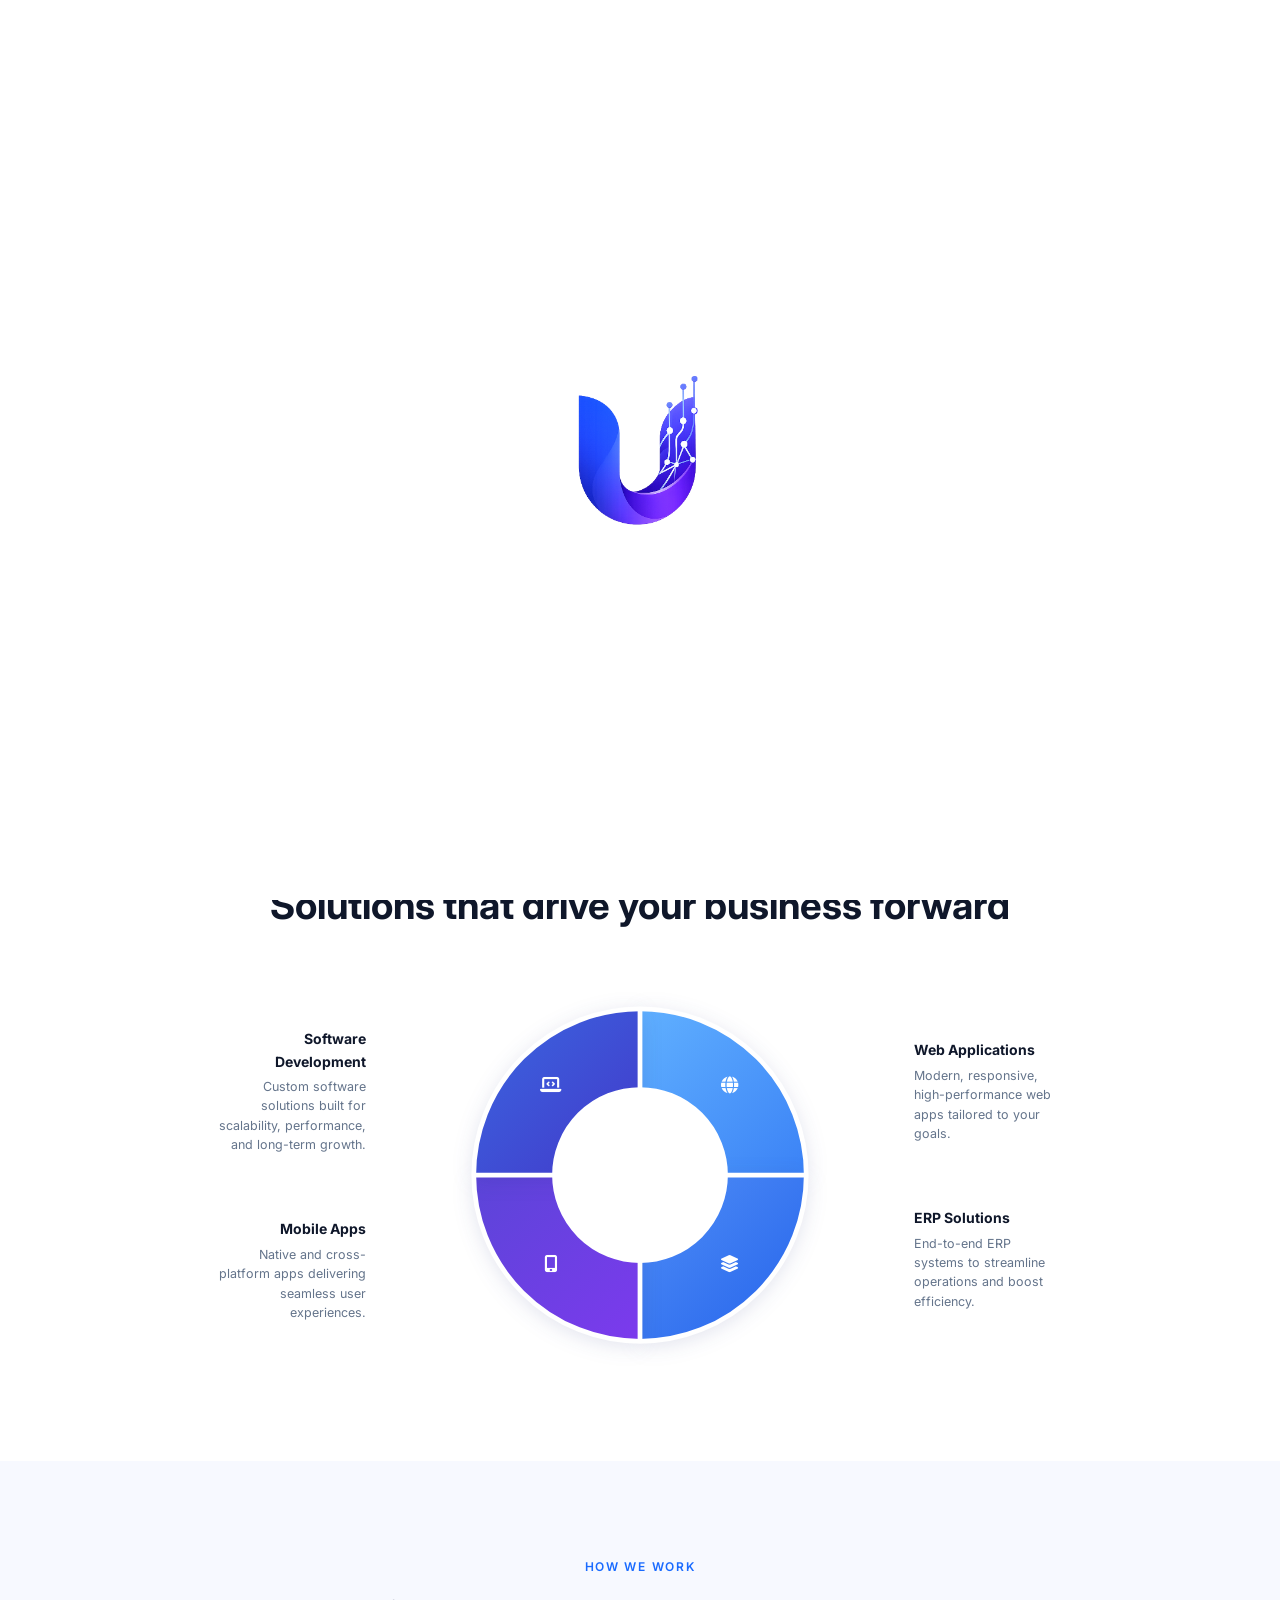
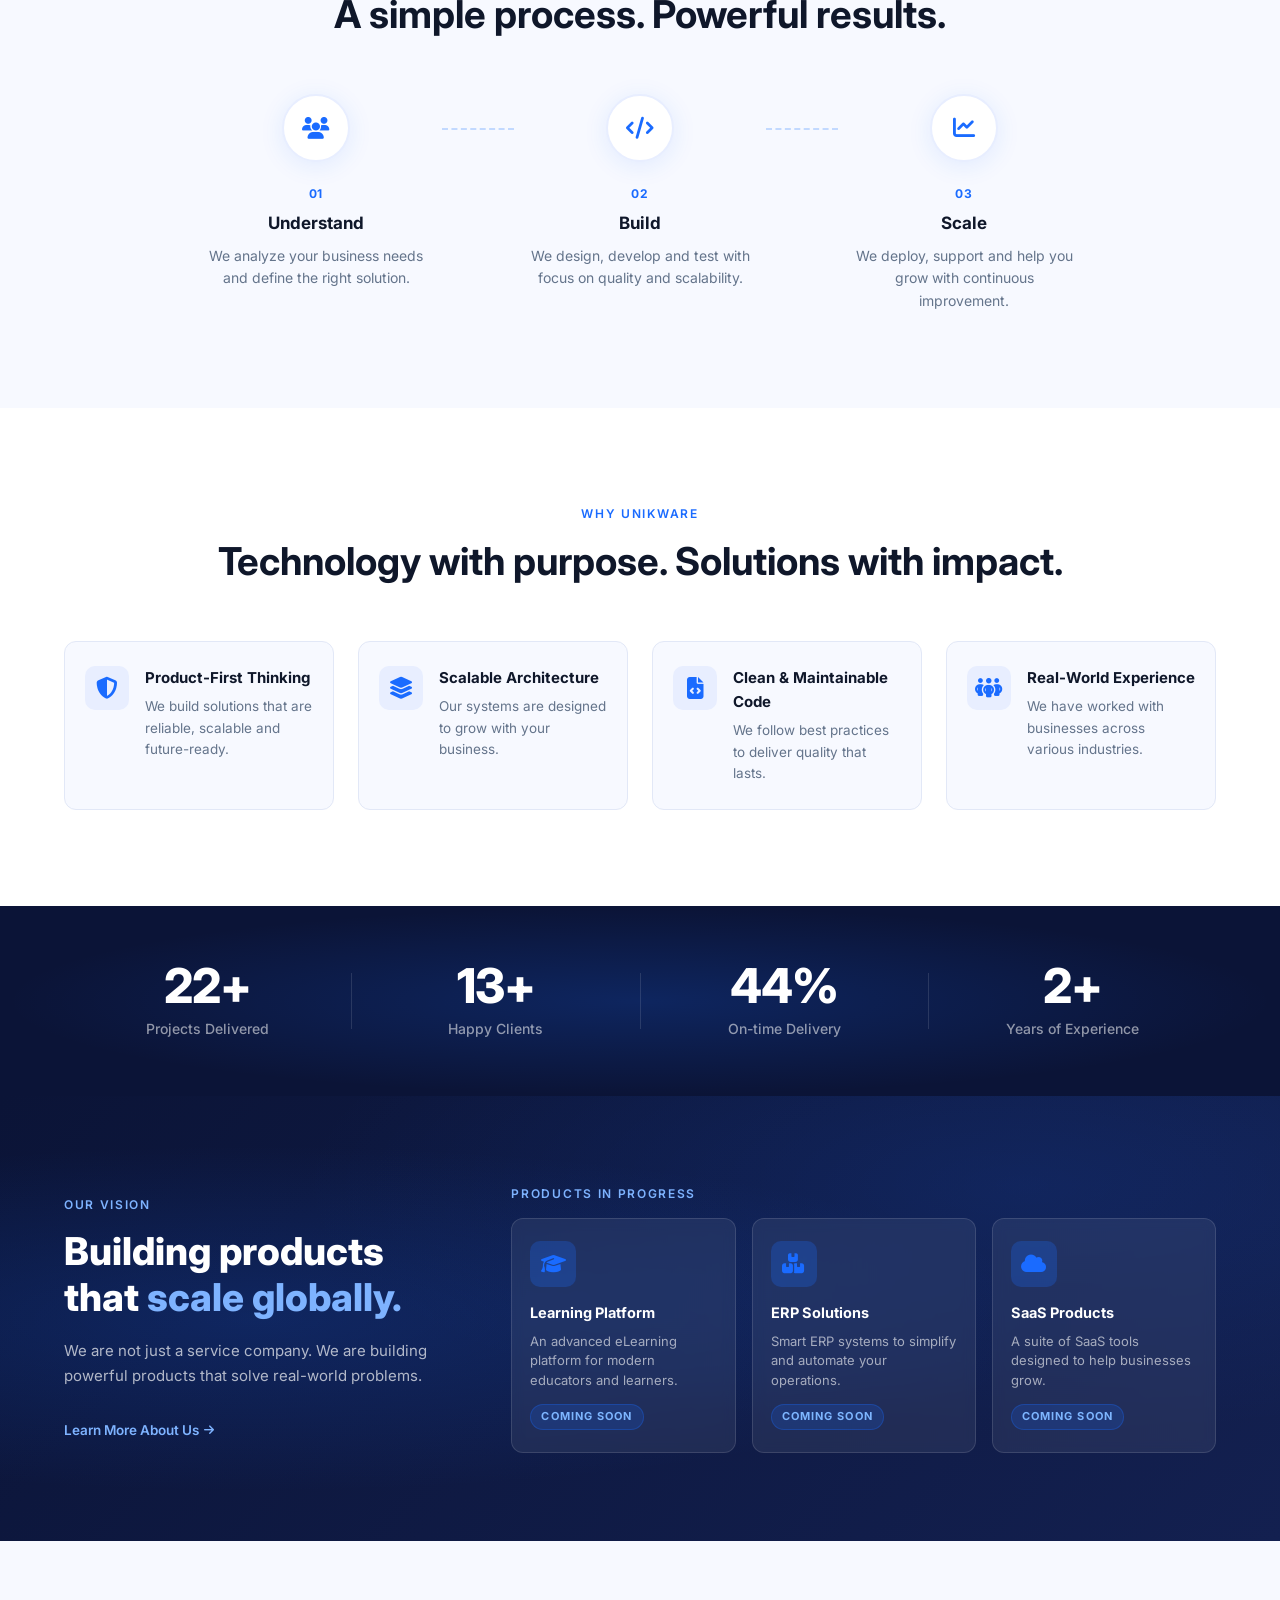
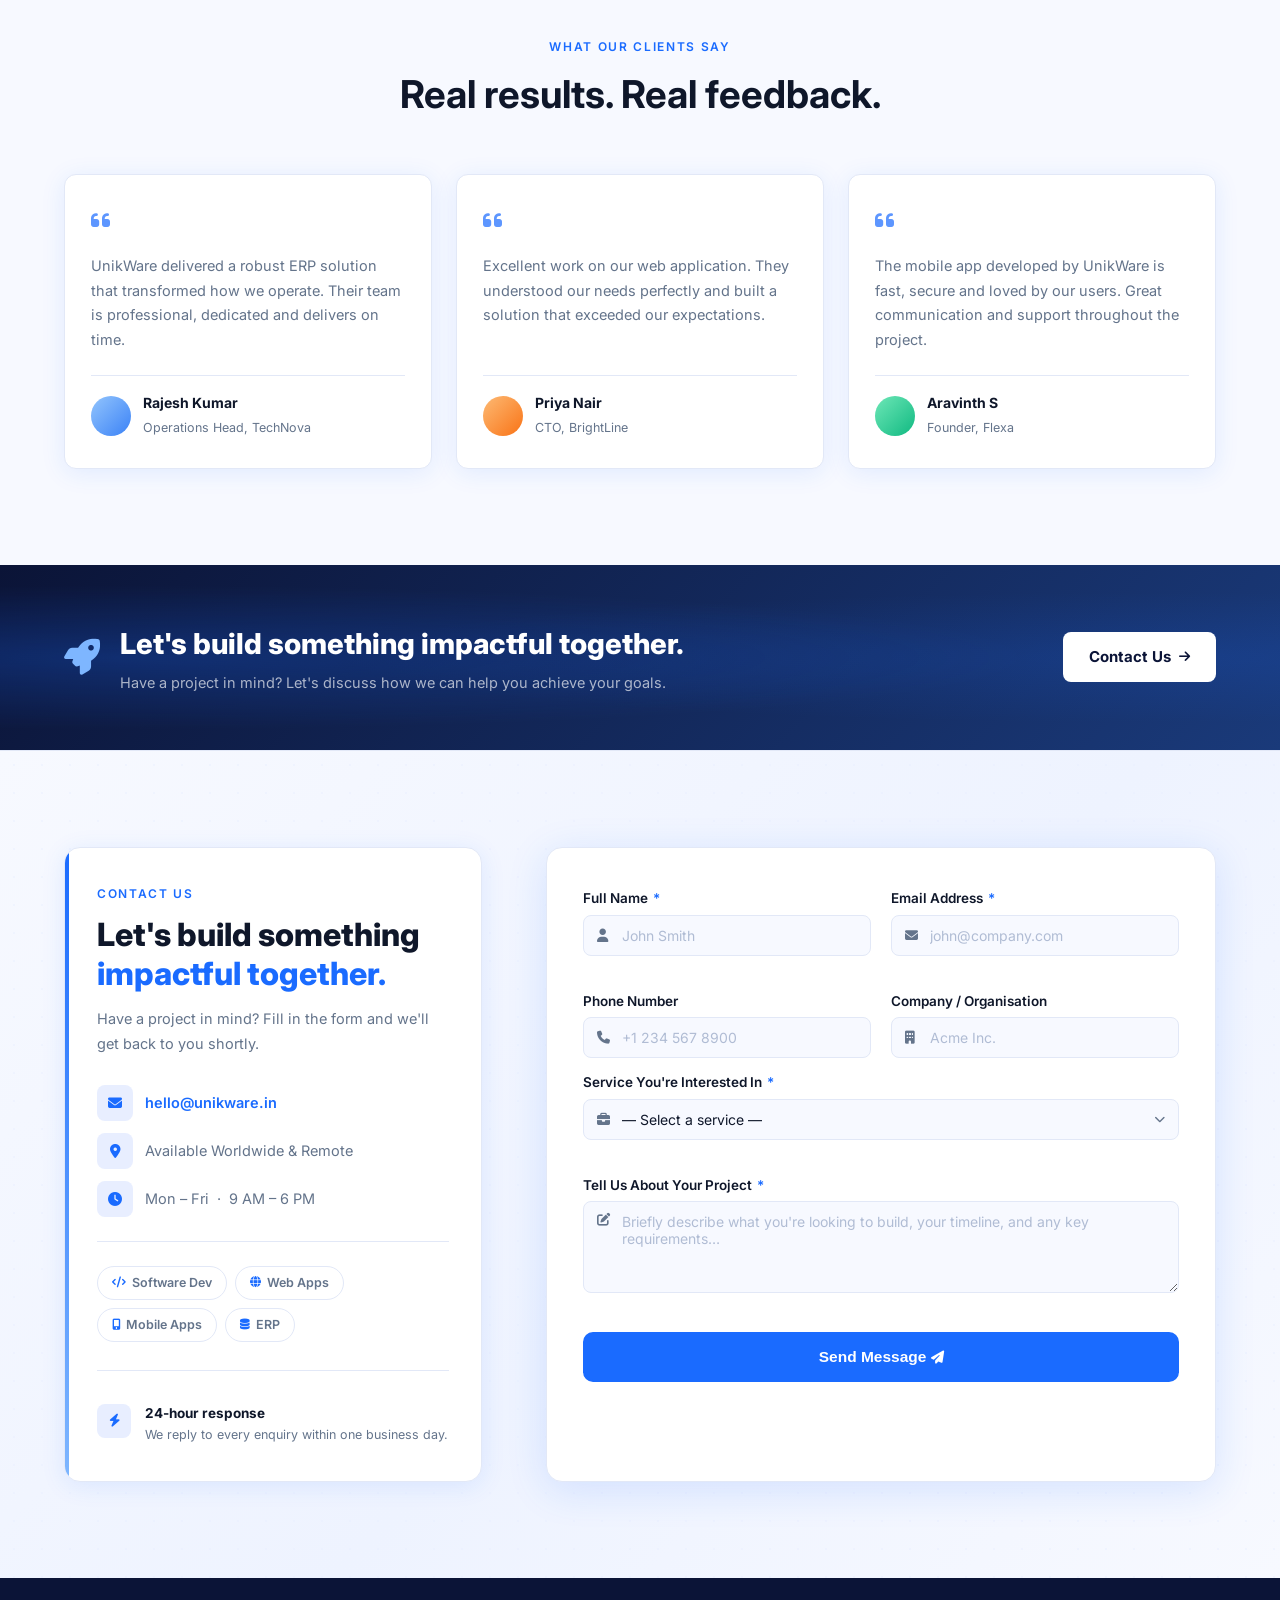
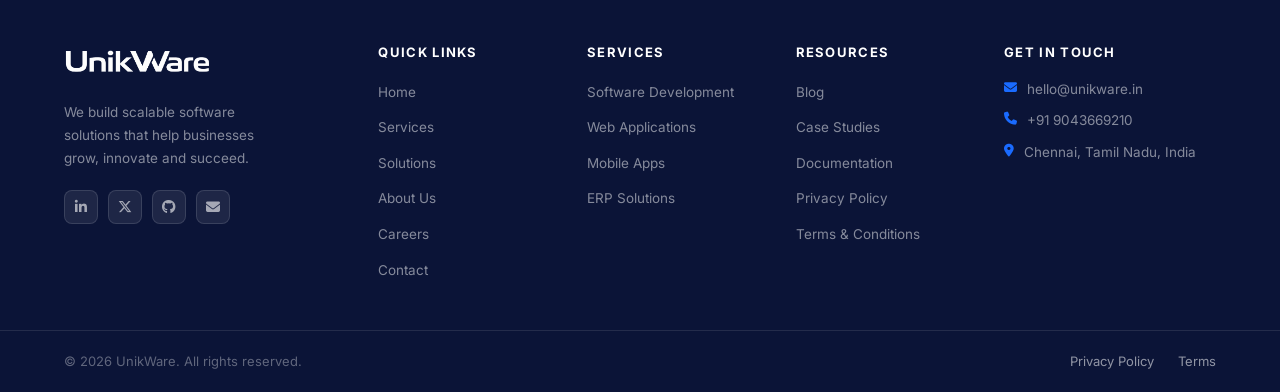
==== commit 52833616: "dark mode updates" ====
--- a/index.html
+++ b/index.html
@@ -33,8 +33,7 @@
       </nav>
       <a href="#contact" class="btn btn-primary nav-cta">Get in Touch <i class="fa-solid fa-arrow-right arrow"></i></a>
       <button class="theme-toggle" id="themeToggle" aria-label="Toggle dark mode">
-        <i class="fa-solid fa-moon icon-moon"></i>
-        <i class="fa-solid fa-sun icon-sun"></i>
+        <i class="fa-solid fa-moon" id="themeIcon"></i>
       </button>
       <button class="hamburger" id="hamburger" aria-label="Toggle navigation">
         <span></span><span></span><span></span>
@@ -66,7 +65,7 @@
         </div>
       </div>
       <div class="hero-visual" data-animate data-delay="200">
-        <img src="assets/images/u2.png" alt="UnikWare Platform" class="hero-img" />
+        <img src="assets/images/u2.png" alt="UnikWare Platform" class="hero-img" id="heroImg" />
       </div>
     </div>
   </section>
--- a/assets/css/style.css
+++ b/assets/css/style.css
@@ -88,6 +88,10 @@
 
 /* ══ Dark: hero ══ */
 [data-theme="dark"] .hero { background: var(--bg); }
+[data-theme="dark"] .hero-img {
+  -webkit-mask-image: radial-gradient(ellipse 88% 85% at 62% 50%, black 45%, transparent 100%);
+  mask-image: radial-gradient(ellipse 88% 85% at 62% 50%, black 45%, transparent 100%);
+}
 [data-theme="dark"] .badge {
   background: rgba(77,148,255,.12);
   color: var(--blue);
@@ -196,10 +200,6 @@
   color: var(--blue);
   transform: rotate(20deg);
 }
-.theme-toggle .icon-sun  { display: none; }
-.theme-toggle .icon-moon { display: block; }
-[data-theme="dark"] .theme-toggle .icon-sun  { display: block; }
-[data-theme="dark"] .theme-toggle .icon-moon { display: none; }
 [data-theme="dark"] .theme-toggle {
   background: #1e2530;
   border-color: #2d3748;
